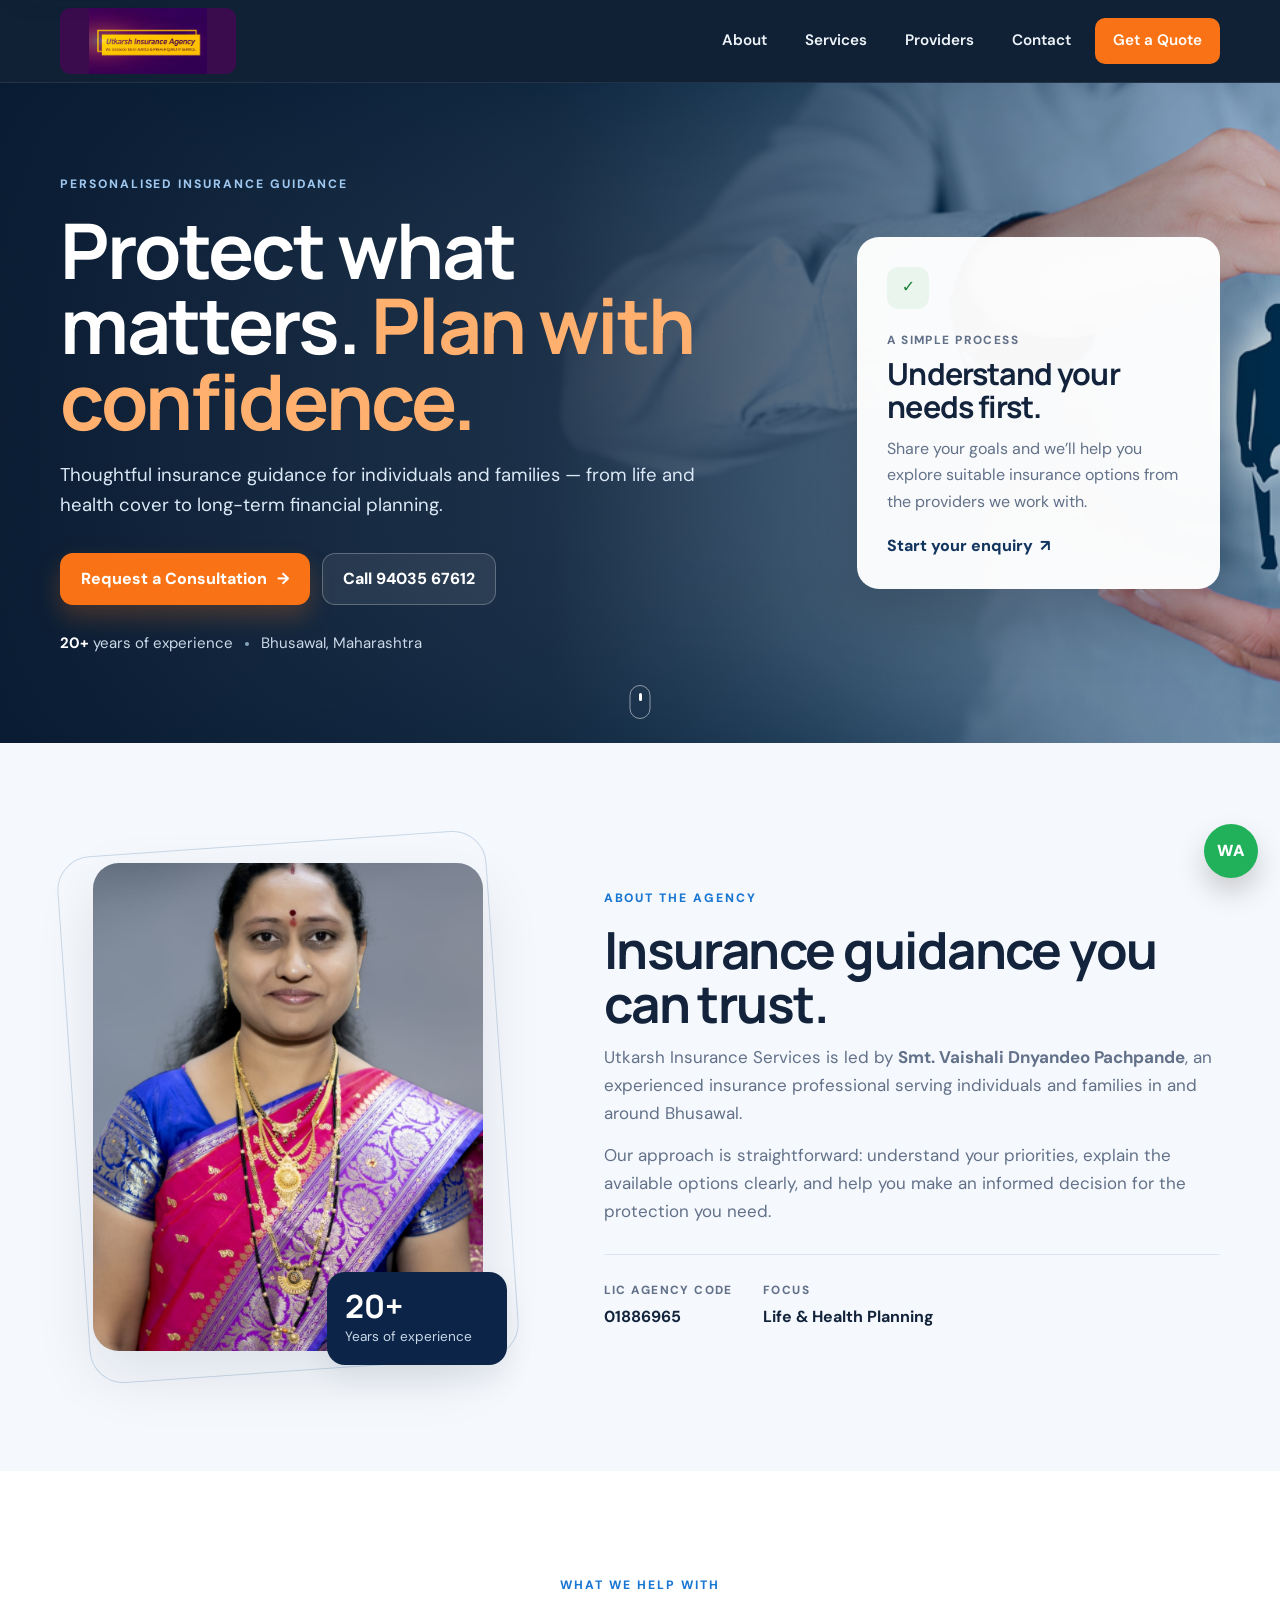
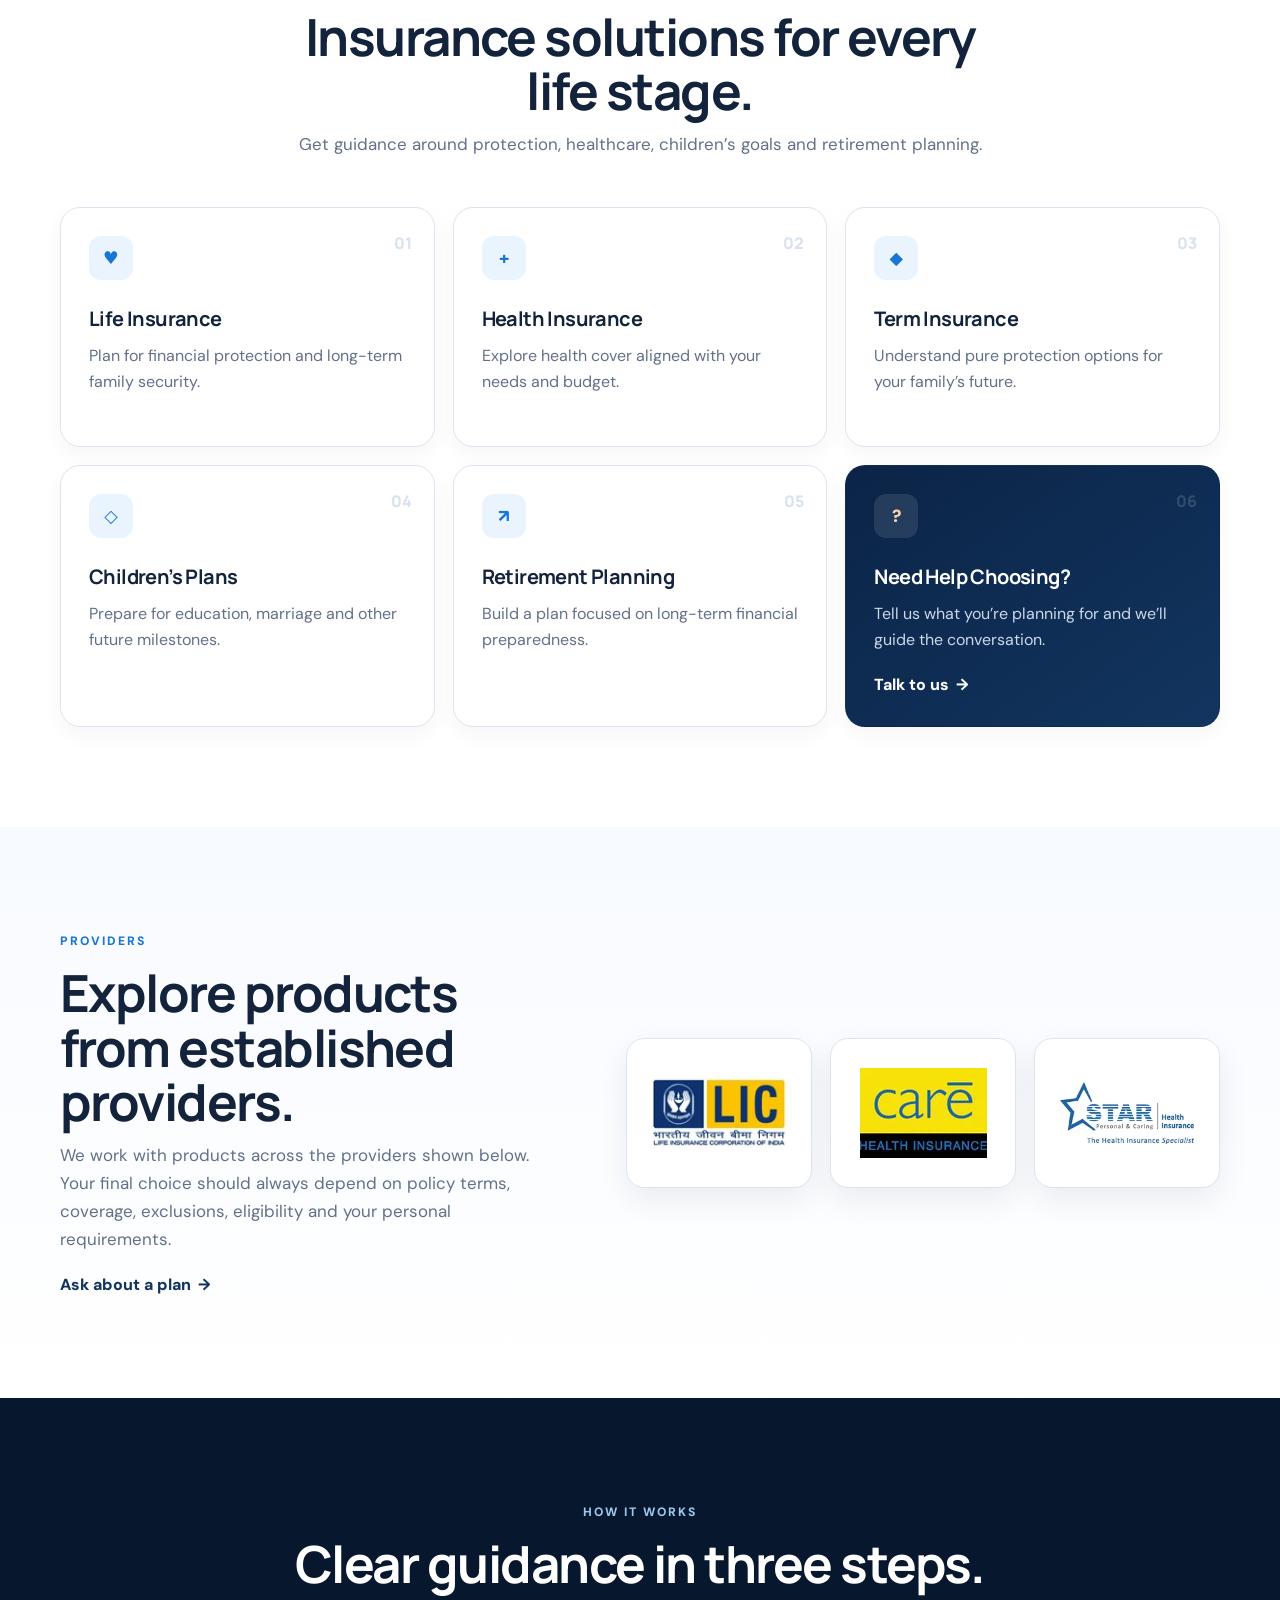
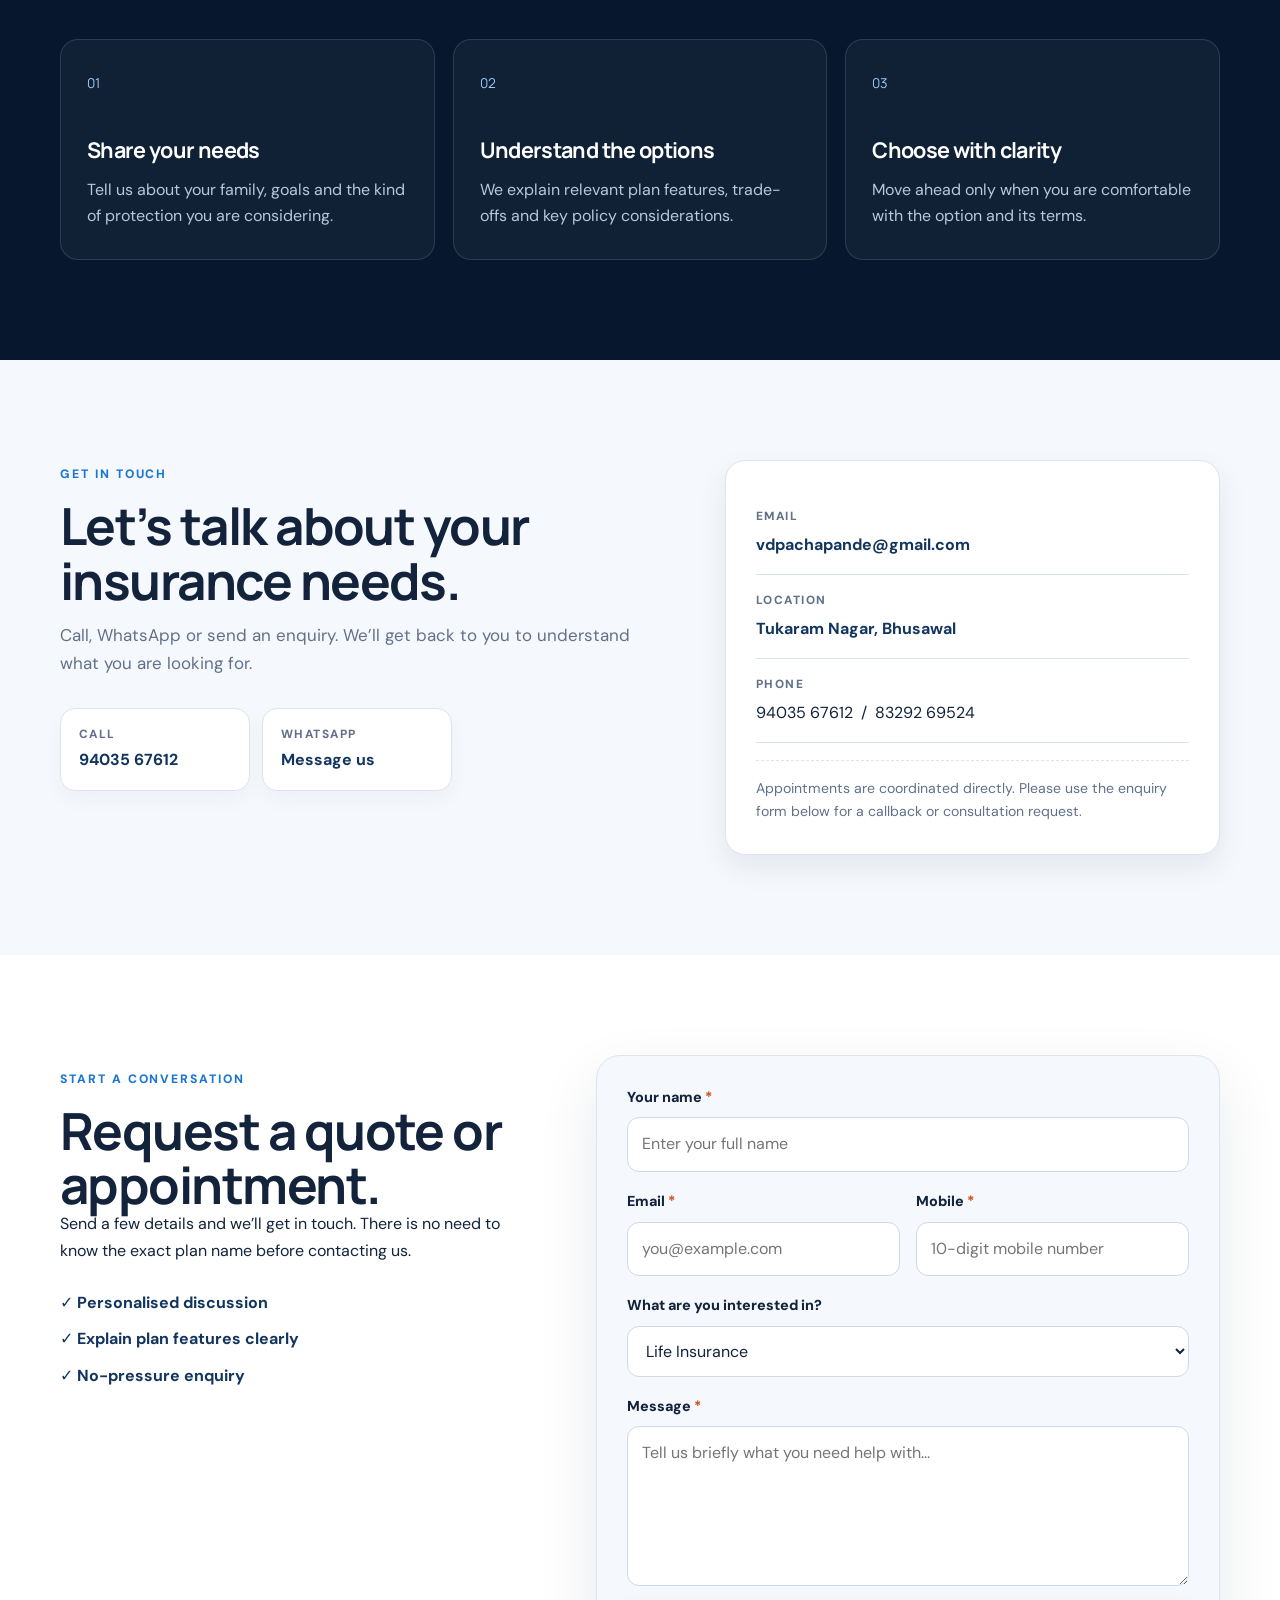
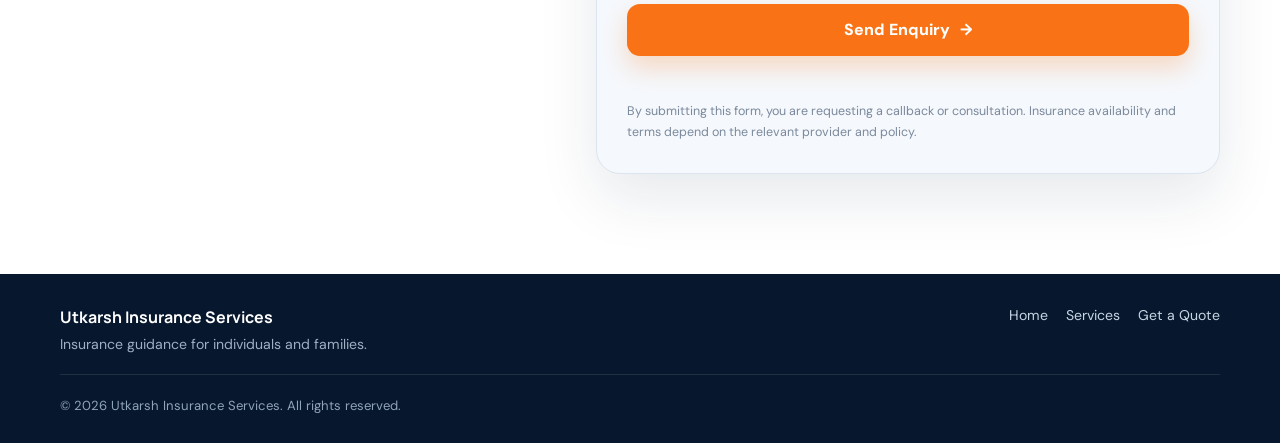
==== index.html @ 9105cd29 "Add files via upload" ====
<!doctype html>
<html lang="en">
<head>
  <meta charset="utf-8">
  <meta name="viewport" content="width=device-width, initial-scale=1">
  <meta name="description" content="Utkarsh Insurance Services — personalised guidance for life, health, term, child and retirement insurance planning in Bhusawal.">
  <meta name="theme-color" content="#0b2447">
  <meta property="og:title" content="Utkarsh Insurance Services">
  <meta property="og:description" content="Personalised insurance guidance for you and your family.">
  <meta property="og:type" content="website">
  <title>Utkarsh Insurance Services | Insurance Guidance in Bhusawal</title>
  <link rel="icon" href="favicon.png" type="image/png">
  <link rel="stylesheet" href="styles.css">
  <script defer src="script.js"></script>
</head>
<body>
  <a class="skip-link" href="#main">Skip to content</a>

  <header class="site-header" id="home">
    <div class="container header-inner">
      <a class="brand" href="#home" aria-label="Utkarsh Insurance Services home">
        <img src="Logo.jpg" alt="Utkarsh Insurance Agency logo">
      </a>

      <button class="nav-toggle" type="button" aria-expanded="false" aria-controls="site-nav" aria-label="Open menu">
        <span></span><span></span><span></span>
      </button>

      <nav class="site-nav" id="site-nav" aria-label="Primary navigation">
        <a href="#about">About</a>
        <a href="#services">Services</a>
        <a href="#providers">Providers</a>
        <a href="#contact">Contact</a>
        <a class="nav-cta" href="#quote">Get a Quote</a>
      </nav>
    </div>
  </header>

  <main id="main">
    <section class="hero">
      <div class="hero-overlay"></div>
      <div class="container hero-grid">
        <div class="hero-copy">
          <span class="eyebrow">PERSONALISED INSURANCE GUIDANCE</span>
          <h1>Protect what matters. <span>Plan with confidence.</span></h1>
          <p class="hero-lead">Thoughtful insurance guidance for individuals and families — from life and health cover to long-term financial planning.</p>
          <div class="hero-actions">
            <a class="btn btn-primary" href="#quote">Request a Consultation <span aria-hidden="true">→</span></a>
            <a class="btn btn-light" href="tel:+919403567612">Call 94035 67612</a>
          </div>
          <div class="hero-trust">
            <span><strong>20+</strong> years of experience</span>
            <span class="trust-dot" aria-hidden="true"></span>
            <span>Bhusawal, Maharashtra</span>
          </div>
        </div>

        <aside class="hero-card" aria-label="Quick contact">
          <div class="hero-card-icon">✓</div>
          <p class="hero-card-kicker">A simple process</p>
          <h2>Understand your needs first.</h2>
          <p>Share your goals and we’ll help you explore suitable insurance options from the providers we work with.</p>
          <a class="text-link" href="#quote">Start your enquiry <span aria-hidden="true">↗</span></a>
        </aside>
      </div>
      <div class="hero-scroll" aria-hidden="true"><span></span></div>
    </section>

    <section class="section section-soft" id="about">
      <div class="container about-grid">
        <div class="portrait-wrap">
          <div class="portrait-frame">
            <img src="vaishali_photo.jpg" alt="Vaishali Dnyandeo Pachpande">
          </div>
          <div class="experience-badge"><strong>20+</strong><span>Years of experience</span></div>
        </div>

        <div class="section-copy">
          <span class="section-kicker">ABOUT THE AGENCY</span>
          <h2>Insurance guidance you can trust.</h2>
          <p>Utkarsh Insurance Services is led by <strong>Smt. Vaishali Dnyandeo Pachpande</strong>, an experienced insurance professional serving individuals and families in and around Bhusawal.</p>
          <p>Our approach is straightforward: understand your priorities, explain the available options clearly, and help you make an informed decision for the protection you need.</p>

          <div class="credential-row">
            <div>
              <span class="credential-label">LIC Agency Code</span>
              <strong>01886965</strong>
            </div>
            <div>
              <span class="credential-label">Focus</span>
              <strong>Life &amp; Health Planning</strong>
            </div>
          </div>
        </div>
      </div>
    </section>

    <section class="section" id="services">
      <div class="container">
        <div class="section-heading centered">
          <span class="section-kicker">WHAT WE HELP WITH</span>
          <h2>Insurance solutions for every life stage.</h2>
          <p>Get guidance around protection, healthcare, children’s goals and retirement planning.</p>
        </div>

        <div class="service-grid">
          <article class="service-card">
            <div class="service-number">01</div>
            <div class="service-icon" aria-hidden="true">♥</div>
            <h3>Life Insurance</h3>
            <p>Plan for financial protection and long-term family security.</p>
          </article>
          <article class="service-card">
            <div class="service-number">02</div>
            <div class="service-icon" aria-hidden="true">+</div>
            <h3>Health Insurance</h3>
            <p>Explore health cover aligned with your needs and budget.</p>
          </article>
          <article class="service-card">
            <div class="service-number">03</div>
            <div class="service-icon" aria-hidden="true">◆</div>
            <h3>Term Insurance</h3>
            <p>Understand pure protection options for your family’s future.</p>
          </article>
          <article class="service-card">
            <div class="service-number">04</div>
            <div class="service-icon" aria-hidden="true">◇</div>
            <h3>Children’s Plans</h3>
            <p>Prepare for education, marriage and other future milestones.</p>
          </article>
          <article class="service-card">
            <div class="service-number">05</div>
            <div class="service-icon" aria-hidden="true">↗</div>
            <h3>Retirement Planning</h3>
            <p>Build a plan focused on long-term financial preparedness.</p>
          </article>
          <article class="service-card service-card-accent">
            <div class="service-number">06</div>
            <div class="service-icon" aria-hidden="true">?</div>
            <h3>Need Help Choosing?</h3>
            <p>Tell us what you’re planning for and we’ll guide the conversation.</p>
            <a class="text-link" href="#quote">Talk to us <span aria-hidden="true">→</span></a>
          </article>
        </div>
      </div>
    </section>

    <section class="section provider-section" id="providers">
      <div class="container">
        <div class="provider-grid">
          <div class="section-copy provider-copy">
            <span class="section-kicker">PROVIDERS</span>
            <h2>Explore products from established providers.</h2>
            <p>We work with products across the providers shown below. Your final choice should always depend on policy terms, coverage, exclusions, eligibility and your personal requirements.</p>
            <a class="text-link" href="#quote">Ask about a plan <span aria-hidden="true">→</span></a>
          </div>

          <div class="provider-logos" aria-label="Provider logos">
            <div class="provider-logo-card"><img src="provider-lic.webp" alt="LIC"></div>
            <div class="provider-logo-card"><img src="provider-care.webp" alt="Care Health Insurance"></div>
            <div class="provider-logo-card"><img src="provider-star.webp" alt="Star Health Insurance"></div>
          </div>
        </div>
      </div>
    </section>

    <section class="section process-section">
      <div class="container">
        <div class="section-heading centered">
          <span class="section-kicker">HOW IT WORKS</span>
          <h2>Clear guidance in three steps.</h2>
        </div>
        <div class="process-grid">
          <div class="process-step"><span>01</span><h3>Share your needs</h3><p>Tell us about your family, goals and the kind of protection you are considering.</p></div>
          <div class="process-step"><span>02</span><h3>Understand the options</h3><p>We explain relevant plan features, trade-offs and key policy considerations.</p></div>
          <div class="process-step"><span>03</span><h3>Choose with clarity</h3><p>Move ahead only when you are comfortable with the option and its terms.</p></div>
        </div>
      </div>
    </section>

    <section class="section contact-section" id="contact">
      <div class="container contact-grid">
        <div class="contact-intro">
          <span class="section-kicker">GET IN TOUCH</span>
          <h2>Let’s talk about your insurance needs.</h2>
          <p>Call, WhatsApp or send an enquiry. We’ll get back to you to understand what you are looking for.</p>
          <div class="contact-actions">
            <a class="contact-action" href="tel:+919403567612"><span>Call</span><strong>94035 67612</strong></a>
            <a class="contact-action" href="https://wa.me/919403567612" target="_blank" rel="noopener noreferrer"><span>WhatsApp</span><strong>Message us</strong></a>
          </div>
        </div>

        <div class="contact-card">
          <div class="contact-item"><span class="contact-label">Email</span><a href="mailto:vdpachapande@gmail.com">vdpachapande@gmail.com</a></div>
          <div class="contact-item"><span class="contact-label">Location</span><a href="https://maps.app.goo.gl/CFLdwbqMNzmdG6Vw8" target="_blank" rel="noopener noreferrer">Tukaram Nagar, Bhusawal</a></div>
          <div class="contact-item"><span class="contact-label">Phone</span><span>94035 67612&nbsp; / &nbsp;83292 69524</span></div>
          <div class="contact-note">Appointments are coordinated directly. Please use the enquiry form below for a callback or consultation request.</div>
        </div>
      </div>
    </section>

    <section class="section quote-section" id="quote">
      <div class="container quote-grid">
        <div class="quote-copy">
          <span class="section-kicker">START A CONVERSATION</span>
          <h2>Request a quote or appointment.</h2>
          <p>Send a few details and we’ll get in touch. There is no need to know the exact plan name before contacting us.</p>
          <div class="quote-points">
            <span>✓ Personalised discussion</span>
            <span>✓ Explain plan features clearly</span>
            <span>✓ No-pressure enquiry</span>
          </div>
        </div>

        <form class="quote-form" id="quoteForm" name="insurance-enquiry" method="POST" action="/thank-you.html" data-netlify="true" netlify-honeypot="bot-field">
          <input type="hidden" name="form-name" value="insurance-enquiry">
          <p class="hidden-field"><label>Don’t fill this out: <input name="bot-field" type="text" tabindex="-1" autocomplete="off"></label></p>

          <div class="form-row">
            <label for="name">Your name<span>*</span></label>
            <input id="name" name="name" type="text" placeholder="Enter your full name" autocomplete="name" required>
          </div>
          <div class="form-row form-two-col">
            <div>
              <label for="email">Email<span>*</span></label>
              <input id="email" name="email" type="email" placeholder="you@example.com" autocomplete="email" required>
            </div>
            <div>
              <label for="mobile">Mobile<span>*</span></label>
              <input id="mobile" name="mobile" type="tel" inputmode="numeric" pattern="[0-9+() -]{10,}" placeholder="10-digit mobile number" autocomplete="tel" required>
            </div>
          </div>
          <div class="form-row">
            <label for="service">What are you interested in?</label>
            <select id="service" name="service">
              <option value="Life Insurance">Life Insurance</option>
              <option value="Health Insurance">Health Insurance</option>
              <option value="Term Insurance">Term Insurance</option>
              <option value="Children’s Plan">Children’s Plan</option>
              <option value="Retirement Plan">Retirement Plan</option>
              <option value="General Consultation">General Consultation</option>
            </select>
          </div>
          <div class="form-row">
            <label for="message">Message<span>*</span></label>
            <textarea id="message" name="message" rows="5" placeholder="Tell us briefly what you need help with..." required></textarea>
          </div>
          <button class="btn btn-primary btn-submit" type="submit">Send Enquiry <span aria-hidden="true">→</span></button>
          <p class="form-status" id="form-status" aria-live="polite"></p>
          <p class="form-disclaimer">By submitting this form, you are requesting a callback or consultation. Insurance availability and terms depend on the relevant provider and policy.</p>
        </form>
      </div>
    </section>
  </main>

  <footer class="site-footer">
    <div class="container footer-inner">
      <div>
        <strong>Utkarsh Insurance Services</strong>
        <span>Insurance guidance for individuals and families.</span>
      </div>
      <div class="footer-links">
        <a href="#home">Home</a>
        <a href="#services">Services</a>
        <a href="#quote">Get a Quote</a>
      </div>
      <div class="footer-bottom">© <span id="year"></span> Utkarsh Insurance Services. All rights reserved.</div>
    </div>
  </footer>

  <a class="floating-whatsapp" href="https://wa.me/919403567612" target="_blank" rel="noopener noreferrer" aria-label="Chat on WhatsApp">WA</a>
</body>
</html>
---- styles.css ----
@import url('https://fonts.googleapis.com/css2?family=DM+Sans:wght@400;500;600;700&family=Manrope:wght@600;700;800&display=swap');

:root {
  --navy-950: #07182e;
  --navy-900: #0b2447;
  --navy-800: #12355f;
  --blue: #1976d2;
  --blue-soft: #eaf4ff;
  --orange: #f97316;
  --orange-dark: #d85d08;
  --ink: #12233b;
  --muted: #627189;
  --line: #dce5ef;
  --surface: #ffffff;
  --soft: #f5f8fc;
  --shadow: 0 24px 60px rgba(13, 37, 66, .10);
  --shadow-sm: 0 12px 30px rgba(13, 37, 66, .08);
  --radius: 22px;
  --container: 1160px;
}

* { box-sizing: border-box; margin: 0; padding: 0; }
html { scroll-behavior: smooth; scroll-padding-top: 84px; }
body {
  font-family: 'DM Sans', system-ui, -apple-system, BlinkMacSystemFont, 'Segoe UI', sans-serif;
  color: var(--ink);
  background: var(--surface);
  line-height: 1.65;
  -webkit-font-smoothing: antialiased;
}
img { display: block; max-width: 100%; }
a { color: inherit; }
button, input, select, textarea { font: inherit; }
button { cursor: pointer; }
.container { width: min(var(--container), calc(100% - 40px)); margin-inline: auto; }
.hidden-field { position: absolute; left: -9999px; opacity: 0; height: 0; overflow: hidden; }
.skip-link { position: fixed; left: 16px; top: -60px; z-index: 1000; background: white; padding: 10px 14px; border-radius: 8px; box-shadow: var(--shadow-sm); }
.skip-link:focus { top: 16px; }

h1, h2, h3, .brand { font-family: 'Manrope', system-ui, sans-serif; }
h1, h2, h3 { letter-spacing: -.03em; }

/* Header */
.site-header {
  position: sticky;
  top: 0;
  z-index: 100;
  background: rgba(7, 24, 46, .96);
  backdrop-filter: blur(14px);
  border-bottom: 1px solid rgba(255,255,255,.08);
}
.header-inner { min-height: 82px; display: flex; align-items: center; justify-content: space-between; gap: 28px; }
.brand { width: 176px; flex: 0 0 auto; }
.brand img { width: 100%; height: 66px; object-fit: contain; object-position: center; border-radius: 10px; background: #3a0b4d; }
.site-nav { display: flex; align-items: center; justify-content: flex-end; gap: 10px; }
.site-nav a { color: #eff5fb; text-decoration: none; padding: 10px 14px; border-radius: 10px; font-weight: 600; font-size: .95rem; transition: .22s ease; }
.site-nav a:hover, .site-nav a:focus-visible { background: rgba(255,255,255,.08); }
.site-nav .nav-cta { background: var(--orange); color: white; padding-inline: 18px; }
.site-nav .nav-cta:hover, .site-nav .nav-cta:focus-visible { background: var(--orange-dark); }
.nav-toggle { display: none; border: 0; background: transparent; padding: 10px; }
.nav-toggle span { display: block; width: 25px; height: 2px; background: white; margin: 5px 0; border-radius: 2px; }

/* Hero */
.hero {
  position: relative;
  min-height: 660px;
  display: grid;
  align-items: center;
  overflow: hidden;
  color: white;
  background: url('background_image.jpg') center / cover no-repeat;
}
.hero-overlay { position: absolute; inset: 0; background: linear-gradient(90deg, rgba(7,24,46,.96) 0%, rgba(7,24,46,.82) 43%, rgba(7,24,46,.20) 100%); }
.hero-grid { position: relative; display: grid; grid-template-columns: minmax(0, 1.4fr) minmax(300px, .7fr); gap: 72px; align-items: center; padding-block: 76px; }
.eyebrow, .section-kicker { display: inline-flex; font-size: .76rem; font-weight: 800; letter-spacing: .16em; color: #9ec7f0; }
.eyebrow { margin-bottom: 18px; }
.hero h1 { max-width: 760px; font-size: clamp(3rem, 6vw, 5.2rem); line-height: .98; }
.hero h1 span { color: #ffb06f; }
.hero-lead { max-width: 670px; margin-top: 22px; font-size: 1.16rem; color: #dbe9f7; }
.hero-actions { display: flex; flex-wrap: wrap; gap: 12px; margin-top: 32px; }
.btn { display: inline-flex; align-items: center; justify-content: center; gap: 10px; min-height: 52px; padding: 0 20px; border-radius: 13px; text-decoration: none; font-weight: 800; border: 1px solid transparent; transition: transform .2s ease, background .2s ease, box-shadow .2s ease; }
.btn:hover { transform: translateY(-2px); }
.btn-primary { background: var(--orange); color: white; box-shadow: 0 12px 24px rgba(249,115,22,.24); }
.btn-primary:hover { background: var(--orange-dark); }
.btn-light { background: rgba(255,255,255,.08); border-color: rgba(255,255,255,.25); color: white; }
.btn-light:hover { background: rgba(255,255,255,.13); }
.hero-trust { display: flex; flex-wrap: wrap; align-items: center; gap: 12px; margin-top: 26px; color: #cbd9e8; font-size: .94rem; }
.hero-trust strong { color: white; }
.trust-dot { width: 4px; height: 4px; border-radius: 50%; background: #89a4be; }
.hero-card { background: rgba(255,255,255,.97); color: var(--ink); border-radius: var(--radius); padding: 30px; box-shadow: 0 26px 70px rgba(0,0,0,.20); }
.hero-card-icon { width: 42px; height: 42px; display: grid; place-items: center; border-radius: 12px; background: #e9f5ed; color: #1a7f37; font-weight: 900; }
.hero-card-kicker { margin-top: 22px; color: var(--muted); text-transform: uppercase; letter-spacing: .12em; font-size: .74rem; font-weight: 800; }
.hero-card h2 { font-size: 1.9rem; line-height: 1.1; margin-top: 7px; }
.hero-card > p:not(.hero-card-kicker) { color: var(--muted); margin-top: 12px; }
.text-link { display: inline-flex; align-items: center; gap: 7px; margin-top: 18px; color: var(--navy-800); text-decoration: none; font-weight: 800; }
.text-link:hover { text-decoration: underline; text-underline-offset: 4px; }
.hero-scroll { position: absolute; bottom: 24px; left: 50%; transform: translateX(-50%); width: 21px; height: 34px; border: 1px solid rgba(255,255,255,.5); border-radius: 20px; }
.hero-scroll span { position: absolute; top: 7px; left: 50%; width: 3px; height: 8px; background: white; border-radius: 8px; transform: translateX(-50%); animation: scrollDot 1.8s infinite; }
@keyframes scrollDot { 0%,100% { opacity: 1; transform: translate(-50%,0); } 50% { opacity: .2; transform: translate(-50%,9px); } }

/* General sections */
.section { padding: 100px 0; }
.section-soft { background: var(--soft); }
.section-heading { max-width: 720px; margin-bottom: 48px; }
.section-heading.centered { margin-inline: auto; text-align: center; }
.section-kicker { color: var(--blue); margin-bottom: 14px; }
.section h2 { font-size: clamp(2.1rem, 4vw, 3.3rem); line-height: 1.06; }
.section-heading p, .section-copy p { color: var(--muted); font-size: 1.06rem; margin-top: 14px; }

/* About */
.about-grid { display: grid; grid-template-columns: minmax(300px, .85fr) minmax(0, 1.15fr); gap: 88px; align-items: center; }
.portrait-wrap { position: relative; max-width: 430px; margin-inline: auto; padding: 20px; }
.portrait-wrap::before { content: ''; position: absolute; inset: 0; border: 1px solid #c9d8e8; border-radius: 34px; transform: rotate(-4deg); }
.portrait-frame { position: relative; border-radius: 26px; overflow: hidden; box-shadow: var(--shadow); background: #dce6f0; }
.portrait-frame img { width: 100%; aspect-ratio: 4/5; object-fit: cover; }
.experience-badge { position: absolute; right: -4px; bottom: 6px; display: grid; gap: 0; min-width: 180px; padding: 18px 18px 16px; background: var(--navy-900); color: white; border-radius: 18px; box-shadow: var(--shadow-sm); }
.experience-badge strong { font-family: 'Manrope', sans-serif; font-size: 2rem; line-height: 1; }
.experience-badge span { margin-top: 4px; color: #c9d8e8; font-size: .85rem; }
.credential-row { display: flex; flex-wrap: wrap; gap: 30px; margin-top: 28px; padding-top: 26px; border-top: 1px solid var(--line); }
.credential-row > div { display: grid; gap: 3px; }
.credential-label { font-size: .74rem; text-transform: uppercase; letter-spacing: .12em; color: var(--muted); font-weight: 800; }

/* Services */
.service-grid { display: grid; grid-template-columns: repeat(3, 1fr); gap: 18px; }
.service-card { position: relative; min-height: 240px; padding: 28px; border: 1px solid var(--line); border-radius: 20px; background: white; box-shadow: 0 8px 22px rgba(13,37,66,.04); transition: transform .22s ease, box-shadow .22s ease, border-color .22s ease; }
.service-card:hover { transform: translateY(-5px); box-shadow: var(--shadow-sm); border-color: #bfd1e4; }
.service-number { position: absolute; right: 22px; top: 22px; font-weight: 900; color: #d8e3ee; font-family: 'Manrope', sans-serif; }
.service-icon { width: 44px; height: 44px; display: grid; place-items: center; border-radius: 12px; background: var(--blue-soft); color: var(--blue); font-weight: 900; font-size: 1.1rem; }
.service-card h3 { margin-top: 22px; font-size: 1.25rem; }
.service-card p { margin-top: 8px; color: var(--muted); }
.service-card-accent { background: linear-gradient(145deg, #0b2447, #12355f); color: white; border-color: transparent; }
.service-card-accent .service-number { color: rgba(255,255,255,.15); }
.service-card-accent .service-icon { background: rgba(255,255,255,.10); color: #ffd2ad; }
.service-card-accent p { color: #cbd9e8; }
.service-card-accent .text-link { color: white; }

/* Providers */
.provider-section { background: linear-gradient(180deg, #f7faff 0%, #fff 100%); }
.provider-grid { display: grid; grid-template-columns: .9fr 1.1fr; gap: 80px; align-items: center; }
.provider-logos { display: grid; grid-template-columns: repeat(3, 1fr); gap: 18px; }
.provider-logo-card { min-height: 150px; display: grid; place-items: center; padding: 18px; background: white; border: 1px solid var(--line); border-radius: 18px; box-shadow: var(--shadow-sm); }
.provider-logo-card img { max-width: 90%; max-height: 92px; object-fit: contain; }
.provider-copy p { max-width: 600px; }

/* Process */
.process-section { background: var(--navy-950); color: white; }
.process-section .section-kicker { color: #9ec7f0; }
.process-grid { display: grid; grid-template-columns: repeat(3, 1fr); gap: 18px; }
.process-step { padding: 30px 26px; border: 1px solid rgba(255,255,255,.12); border-radius: 18px; background: rgba(255,255,255,.04); }
.process-step > span { font-family: 'Manrope', sans-serif; font-size: .85rem; color: #9ec7f0; }
.process-step h3 { margin-top: 36px; font-size: 1.35rem; }
.process-step p { margin-top: 9px; color: #b8c8da; }

/* Contact */
.contact-section { background: var(--soft); }
.contact-grid { display: grid; grid-template-columns: 1.1fr .9fr; gap: 60px; align-items: start; }
.contact-intro p { max-width: 640px; color: var(--muted); font-size: 1.06rem; margin-top: 15px; }
.contact-actions { display: flex; flex-wrap: wrap; gap: 12px; margin-top: 30px; }
.contact-action { display: grid; gap: 3px; padding: 16px 18px; min-width: 190px; border-radius: 15px; background: white; border: 1px solid var(--line); text-decoration: none; box-shadow: 0 8px 20px rgba(13,37,66,.04); }
.contact-action span { font-size: .74rem; text-transform: uppercase; letter-spacing: .12em; color: var(--muted); font-weight: 800; }
.contact-action strong { color: var(--navy-800); }
.contact-card { background: white; border: 1px solid var(--line); border-radius: 20px; padding: 30px; box-shadow: var(--shadow-sm); }
.contact-item { display: grid; gap: 5px; padding: 16px 0; border-bottom: 1px solid var(--line); }
.contact-item:last-of-type { border-bottom: 0; }
.contact-label { font-size: .74rem; text-transform: uppercase; letter-spacing: .12em; color: var(--muted); font-weight: 800; }
.contact-item a { color: var(--navy-800); font-weight: 700; text-decoration: none; }
.contact-item a:hover { text-decoration: underline; }
.contact-note { margin-top: 17px; padding-top: 16px; border-top: 1px dashed var(--line); color: var(--muted); font-size: .88rem; }

/* Quote */
.quote-section { background: white; }
.quote-grid { display: grid; grid-template-columns: .85fr 1.15fr; gap: 75px; align-items: start; }
.quote-copy { padding-top: 10px; }
.quote-points { display: grid; gap: 10px; margin-top: 26px; color: var(--navy-800); font-weight: 700; }
.quote-form { padding: 30px; border-radius: 24px; background: var(--soft); border: 1px solid var(--line); box-shadow: var(--shadow); }
.form-row { display: grid; gap: 8px; margin-bottom: 18px; }
.form-row.form-two-col { grid-template-columns: 1fr 1fr; gap: 16px; }
.form-row.form-two-col > div { display: grid; gap: 8px; }
.form-row label { font-weight: 800; font-size: .9rem; }
.form-row label span { color: #cf4d14; margin-left: 3px; }
.form-row input, .form-row select, .form-row textarea { width: 100%; border: 1px solid #cfd9e4; border-radius: 12px; background: white; padding: 13px 14px; color: var(--ink); outline: none; transition: border-color .2s, box-shadow .2s; }
.form-row textarea { resize: vertical; min-height: 132px; }
.form-row input:focus, .form-row select:focus, .form-row textarea:focus { border-color: var(--blue); box-shadow: 0 0 0 4px rgba(25,118,210,.12); }
.btn-submit { border: 0; width: 100%; }
.form-status { min-height: 25px; margin-top: 12px; font-size: .92rem; font-weight: 700; }
.form-status.success { color: #137333; }
.form-status.error { color: #b3261e; }
.form-status.loading { color: var(--navy-800); }
.form-disclaimer { margin-top: 8px; color: #7a899c; font-size: .78rem; }

/* Footer */
.site-footer { background: var(--navy-950); color: #dbe6f1; padding: 30px 0 26px; }
.footer-inner { display: grid; grid-template-columns: 1fr auto; gap: 18px; align-items: start; }
.footer-inner > div:first-child { display: grid; gap: 3px; }
.footer-inner > div:first-child strong { color: white; font-family: 'Manrope', sans-serif; }
.footer-inner > div:first-child span { font-size: .88rem; color: #9fb0c4; }
.footer-links { display: flex; gap: 18px; }
.footer-links a { color: #c7d5e4; text-decoration: none; font-size: .88rem; }
.footer-links a:hover { color: white; }
.footer-bottom { grid-column: 1 / -1; padding-top: 20px; border-top: 1px solid rgba(255,255,255,.10); color: #8fa3ba; font-size: .82rem; }
.floating-whatsapp { position: fixed; z-index: 90; right: 22px; bottom: 22px; width: 54px; height: 54px; display: grid; place-items: center; border-radius: 50%; background: #20b15a; color: white; text-decoration: none; font-weight: 900; box-shadow: 0 14px 28px rgba(0,0,0,.18); }
.floating-whatsapp:hover { transform: translateY(-2px); }

@media (max-width: 980px) {
  .hero { min-height: 720px; }
  .hero-grid, .provider-grid, .contact-grid, .quote-grid { grid-template-columns: 1fr; gap: 44px; }
  .hero-card { max-width: 520px; }
  .about-grid { gap: 55px; }
  .service-grid { grid-template-columns: repeat(2, 1fr); }
  .provider-logos { max-width: 680px; }
  .quote-grid { gap: 44px; }
}

@media (max-width: 760px) {
  .container { width: min(var(--container), calc(100% - 28px)); }
  .header-inner { min-height: 74px; }
  .brand { width: 150px; }
  .brand img { height: 58px; }
  .nav-toggle { display: block; }
  .site-nav { position: absolute; left: 14px; right: 14px; top: calc(100% + 8px); padding: 12px; display: grid; gap: 4px; background: var(--navy-900); border: 1px solid rgba(255,255,255,.10); border-radius: 16px; box-shadow: 0 18px 40px rgba(0,0,0,.20); opacity: 0; pointer-events: none; transform: translateY(-6px); transition: .2s ease; }
  .site-nav.open { opacity: 1; pointer-events: auto; transform: translateY(0); }
  .site-nav a { padding: 12px 13px; }
  .hero { min-height: auto; }
  .hero-overlay { background: linear-gradient(180deg, rgba(7,24,46,.96) 0%, rgba(7,24,46,.82) 64%, rgba(7,24,46,.76) 100%); }
  .hero-grid { padding: 62px 0 72px; gap: 32px; }
  .hero h1 { font-size: clamp(2.7rem, 12vw, 4.2rem); }
  .hero-lead { font-size: 1.02rem; }
  .hero-card { padding: 24px; }
  .hero-scroll { display: none; }
  .section { padding: 76px 0; }
  .service-grid, .process-grid { grid-template-columns: 1fr; }
  .provider-logos { grid-template-columns: 1fr; max-width: 420px; }
  .provider-logo-card { min-height: 125px; }
  .form-row.form-two-col { grid-template-columns: 1fr; gap: 18px; }
  .footer-inner { grid-template-columns: 1fr; }
  .footer-links { flex-wrap: wrap; }
}

@media (max-width: 520px) {
  .hero-actions { flex-direction: column; align-items: stretch; }
  .btn { width: 100%; }
  .experience-badge { right: -2px; min-width: 162px; }
  .credential-row { display: grid; grid-template-columns: 1fr; gap: 18px; }
  .contact-actions { display: grid; }
  .contact-action { width: 100%; }
  .quote-form { padding: 22px 18px; }
  .floating-whatsapp { right: 15px; bottom: 15px; width: 50px; height: 50px; }
}

@media (prefers-reduced-motion: reduce) {
  html { scroll-behavior: auto; }
  *, *::before, *::after { animation-duration: .01ms !important; animation-iteration-count: 1 !important; transition-duration: .01ms !important; }
}
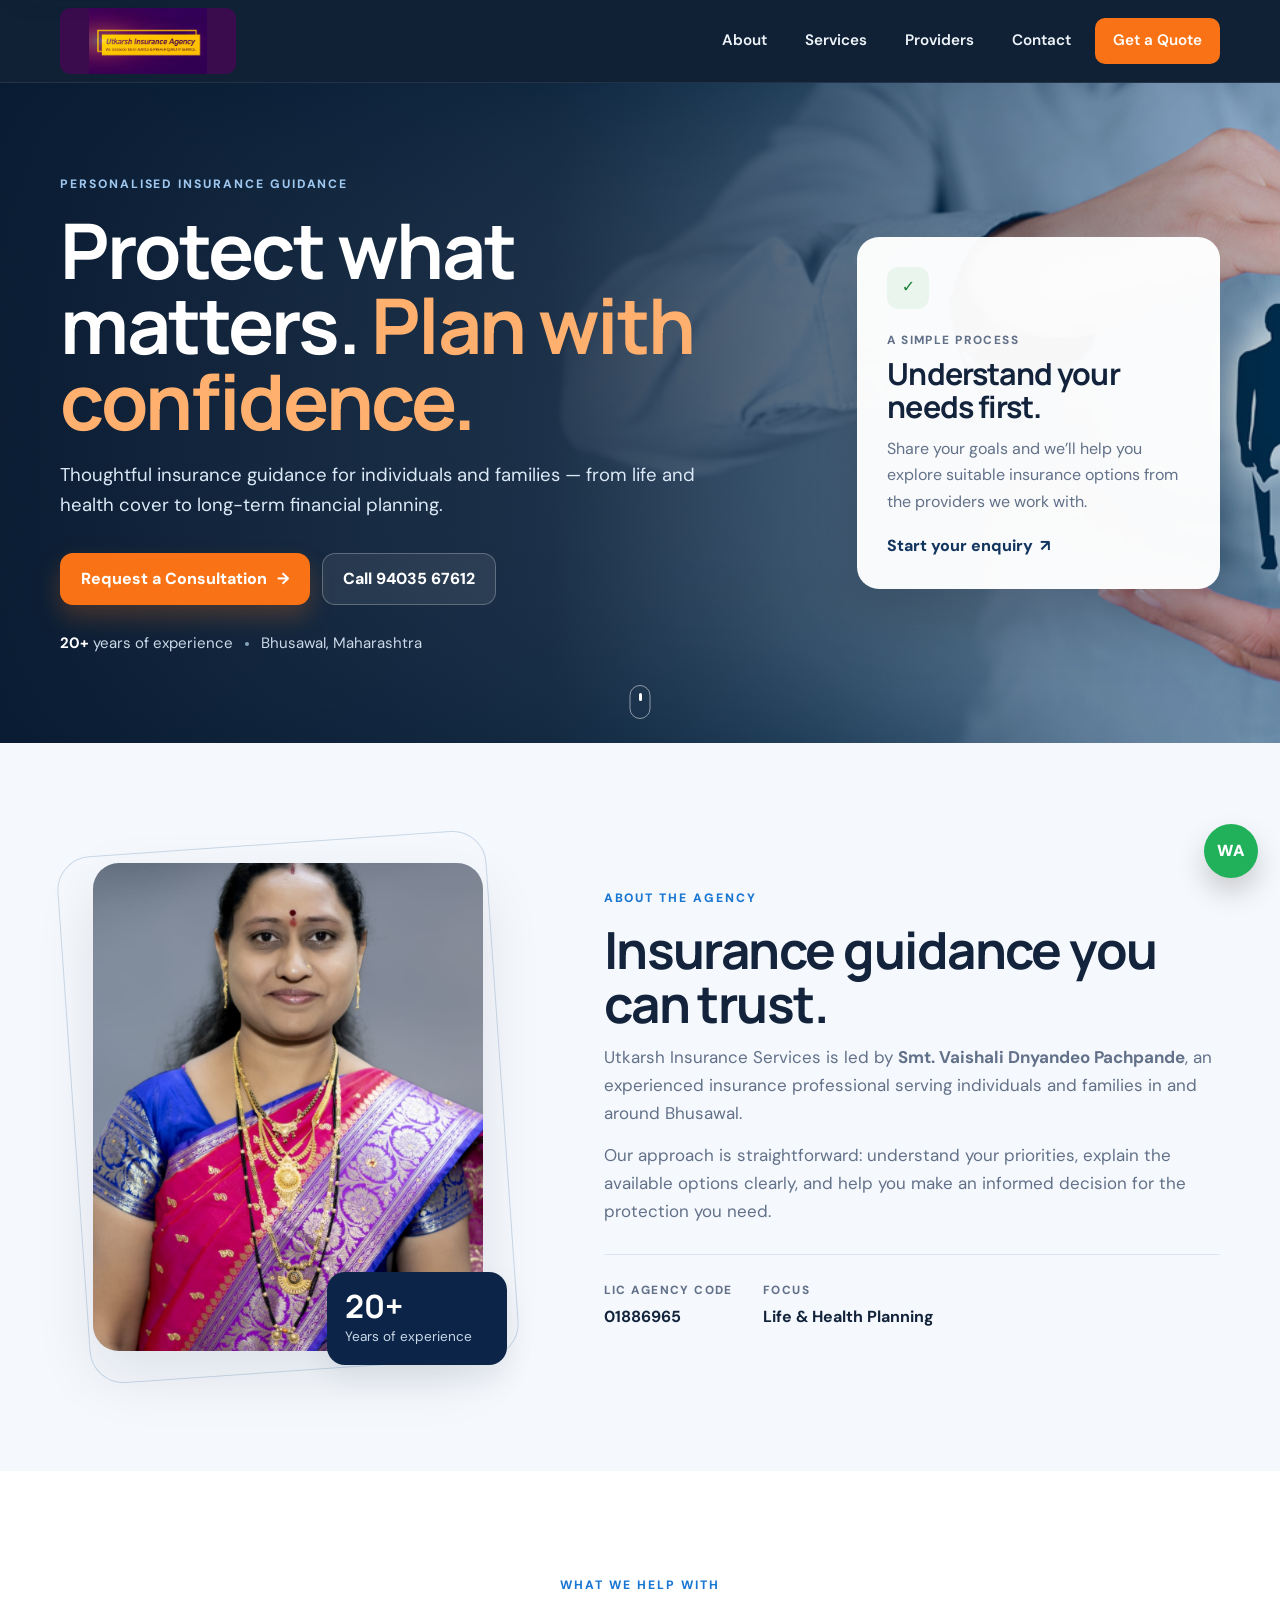
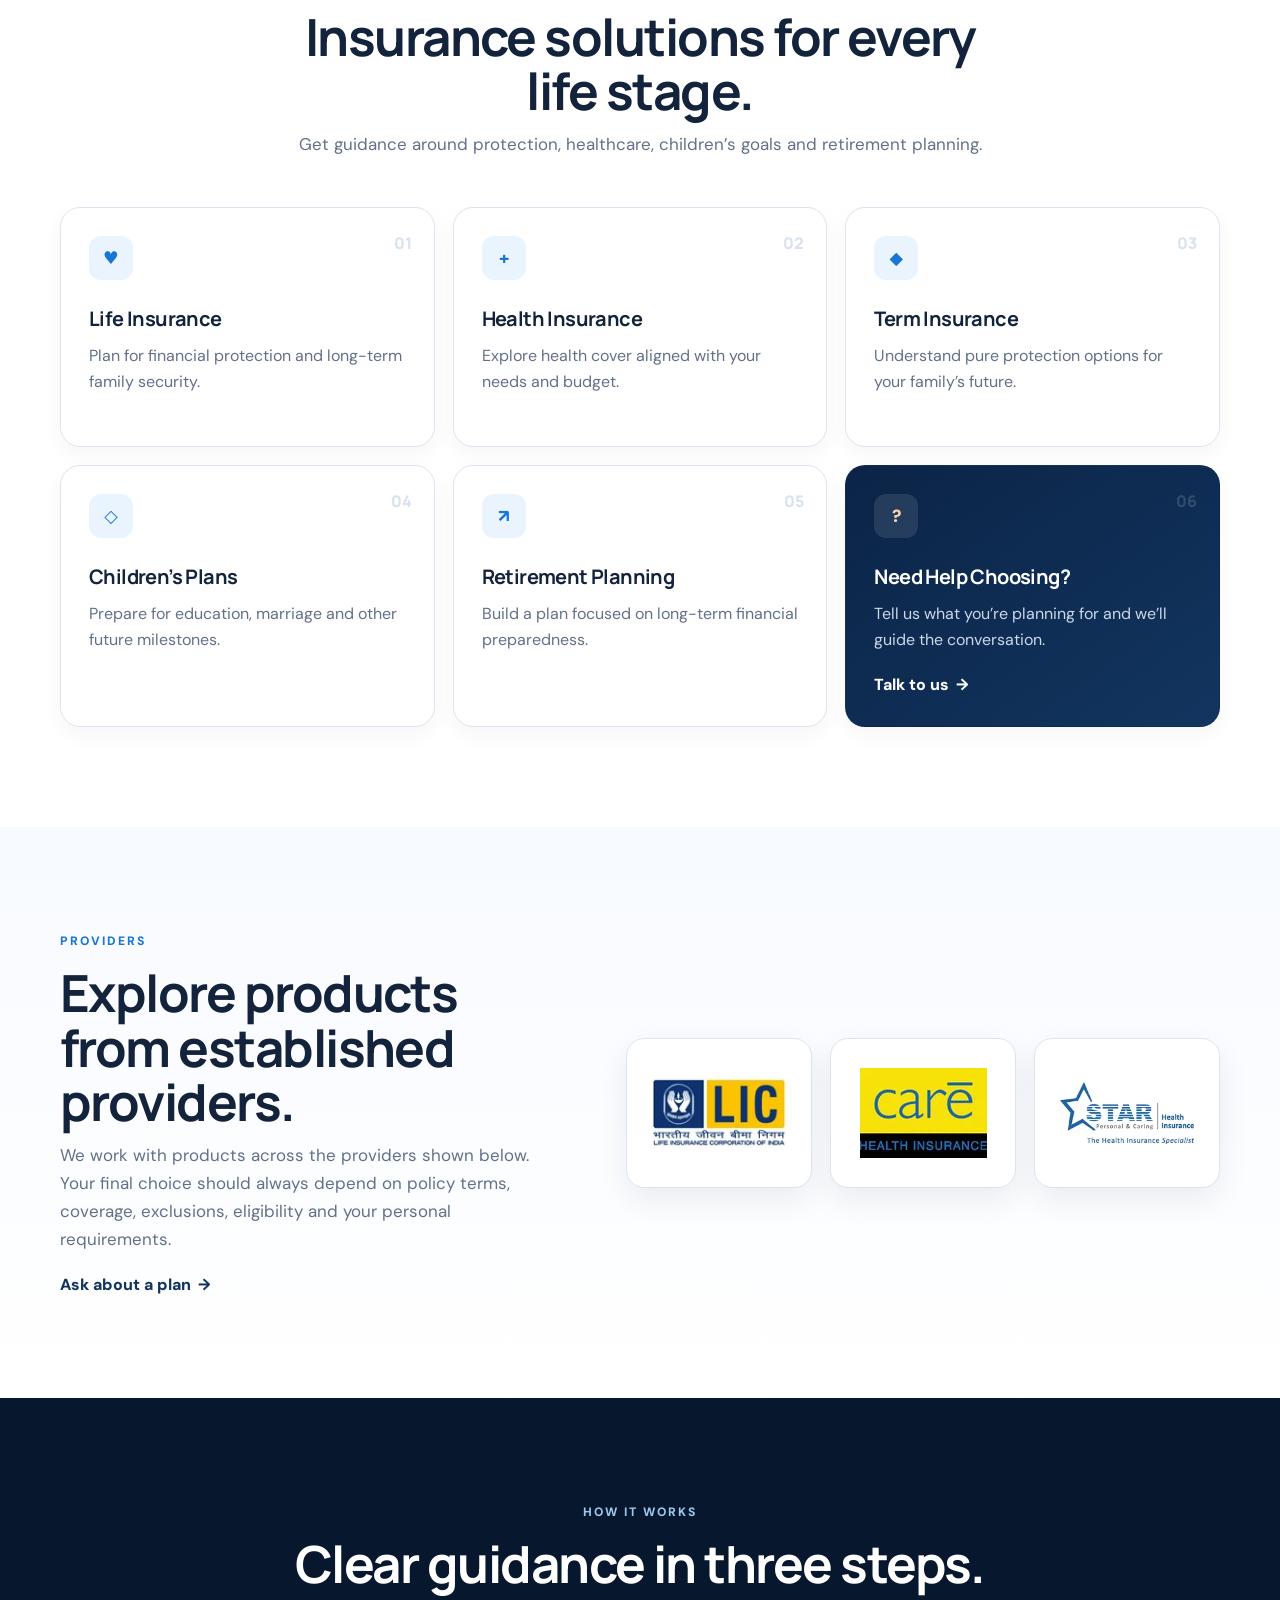
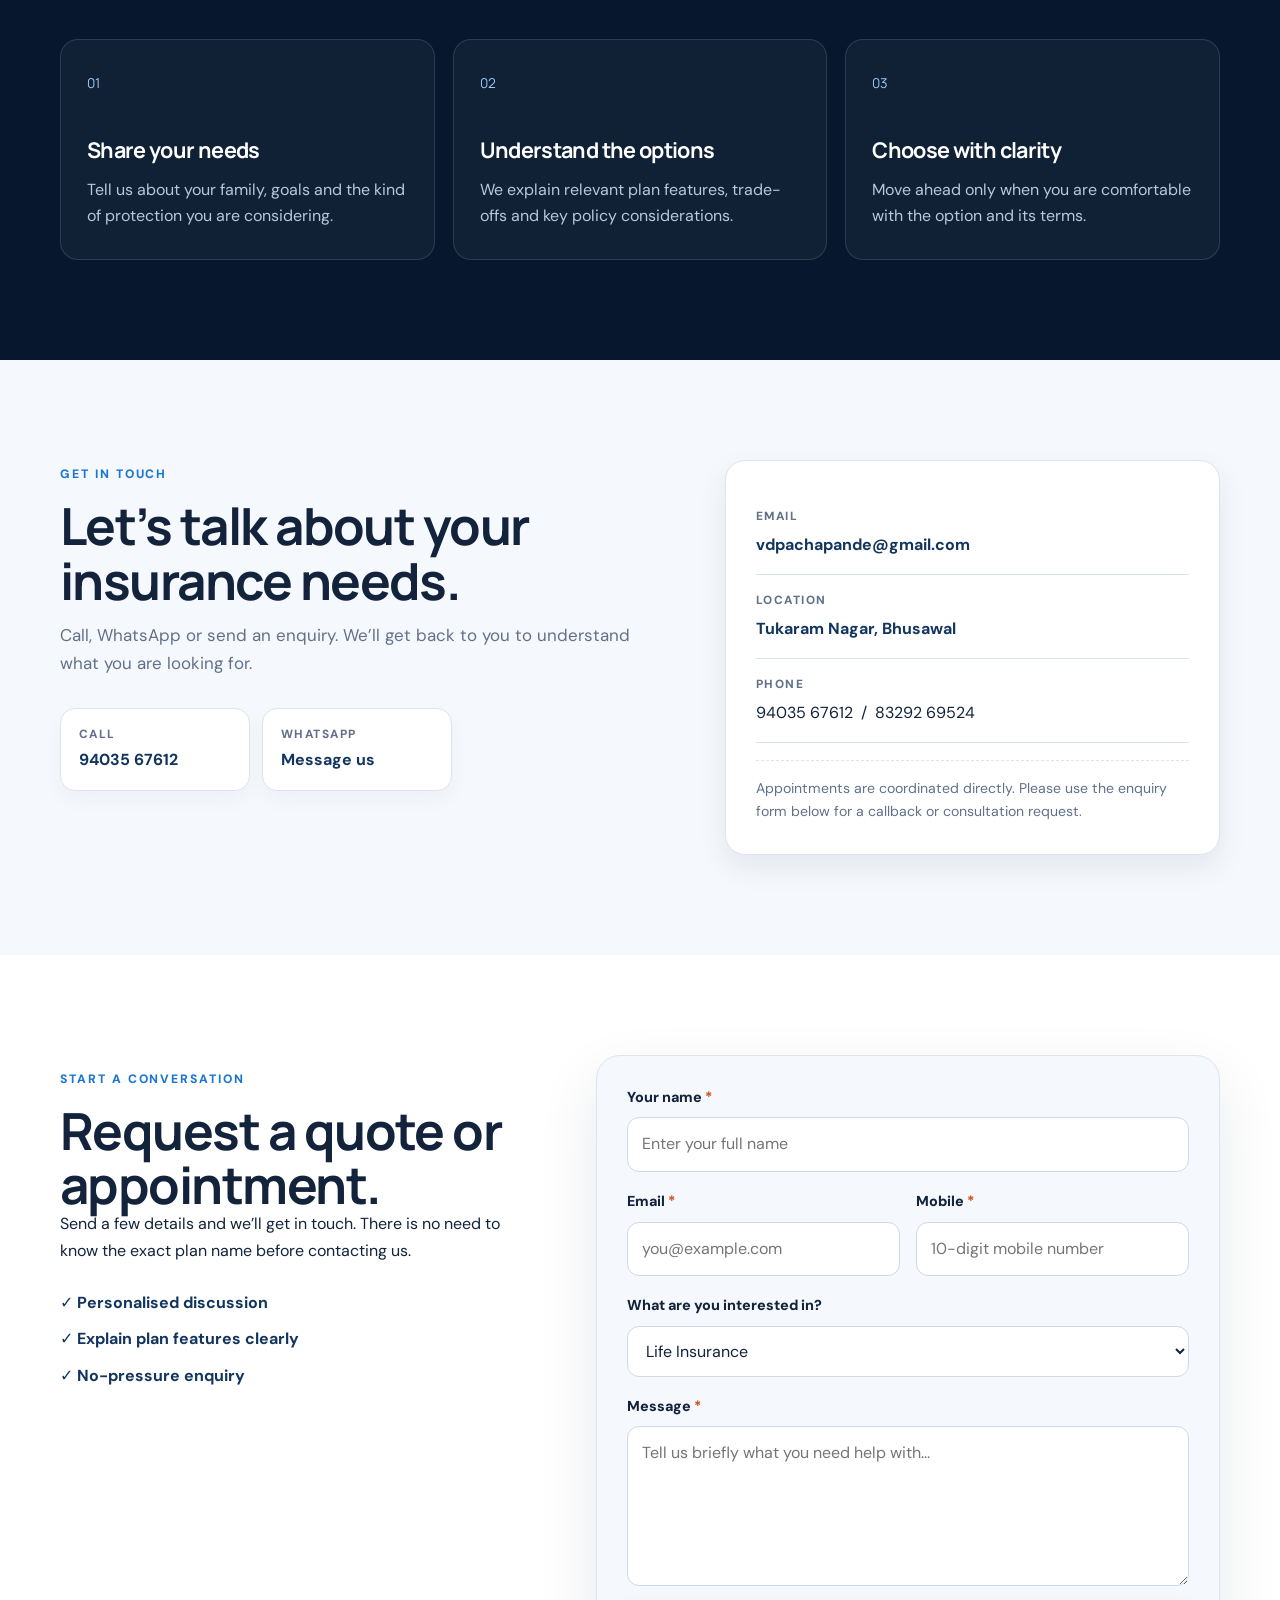
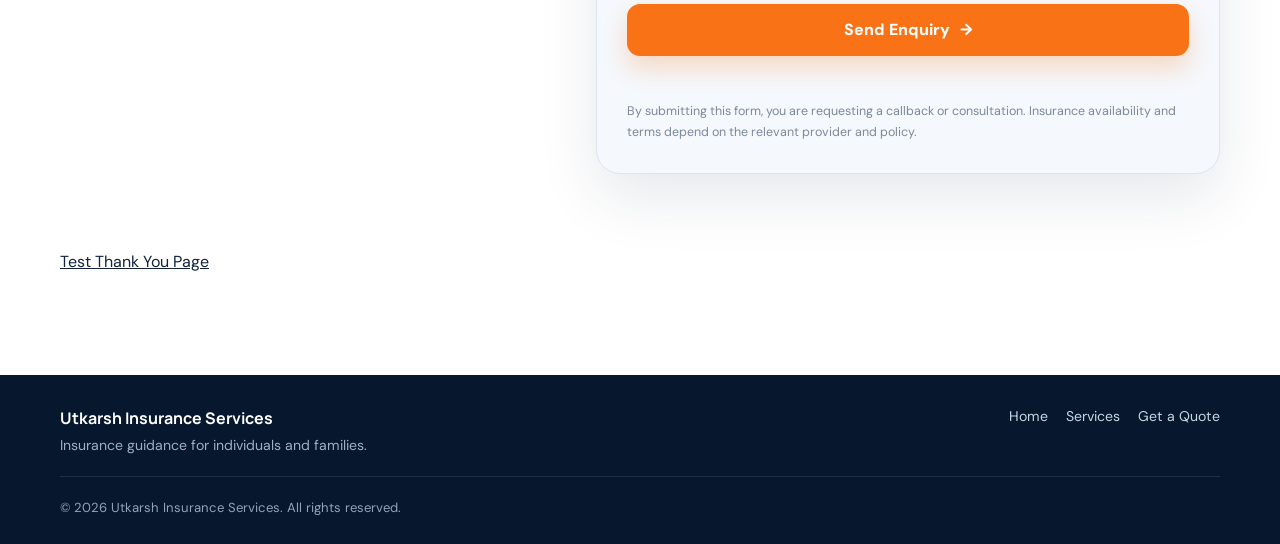
==== commit 265232b7: "Add link to Test Thank You Page in index.html" ====
--- a/index.html
+++ b/index.html
@@ -249,6 +249,9 @@
           <p class="form-status" id="form-status" aria-live="polite"></p>
           <p class="form-disclaimer">By submitting this form, you are requesting a callback or consultation. Insurance availability and terms depend on the relevant provider and policy.</p>
         </form>
+
+        <a href="/thank-you.html">Test Thank You Page</a>
+        
       </div>
     </section>
   </main>
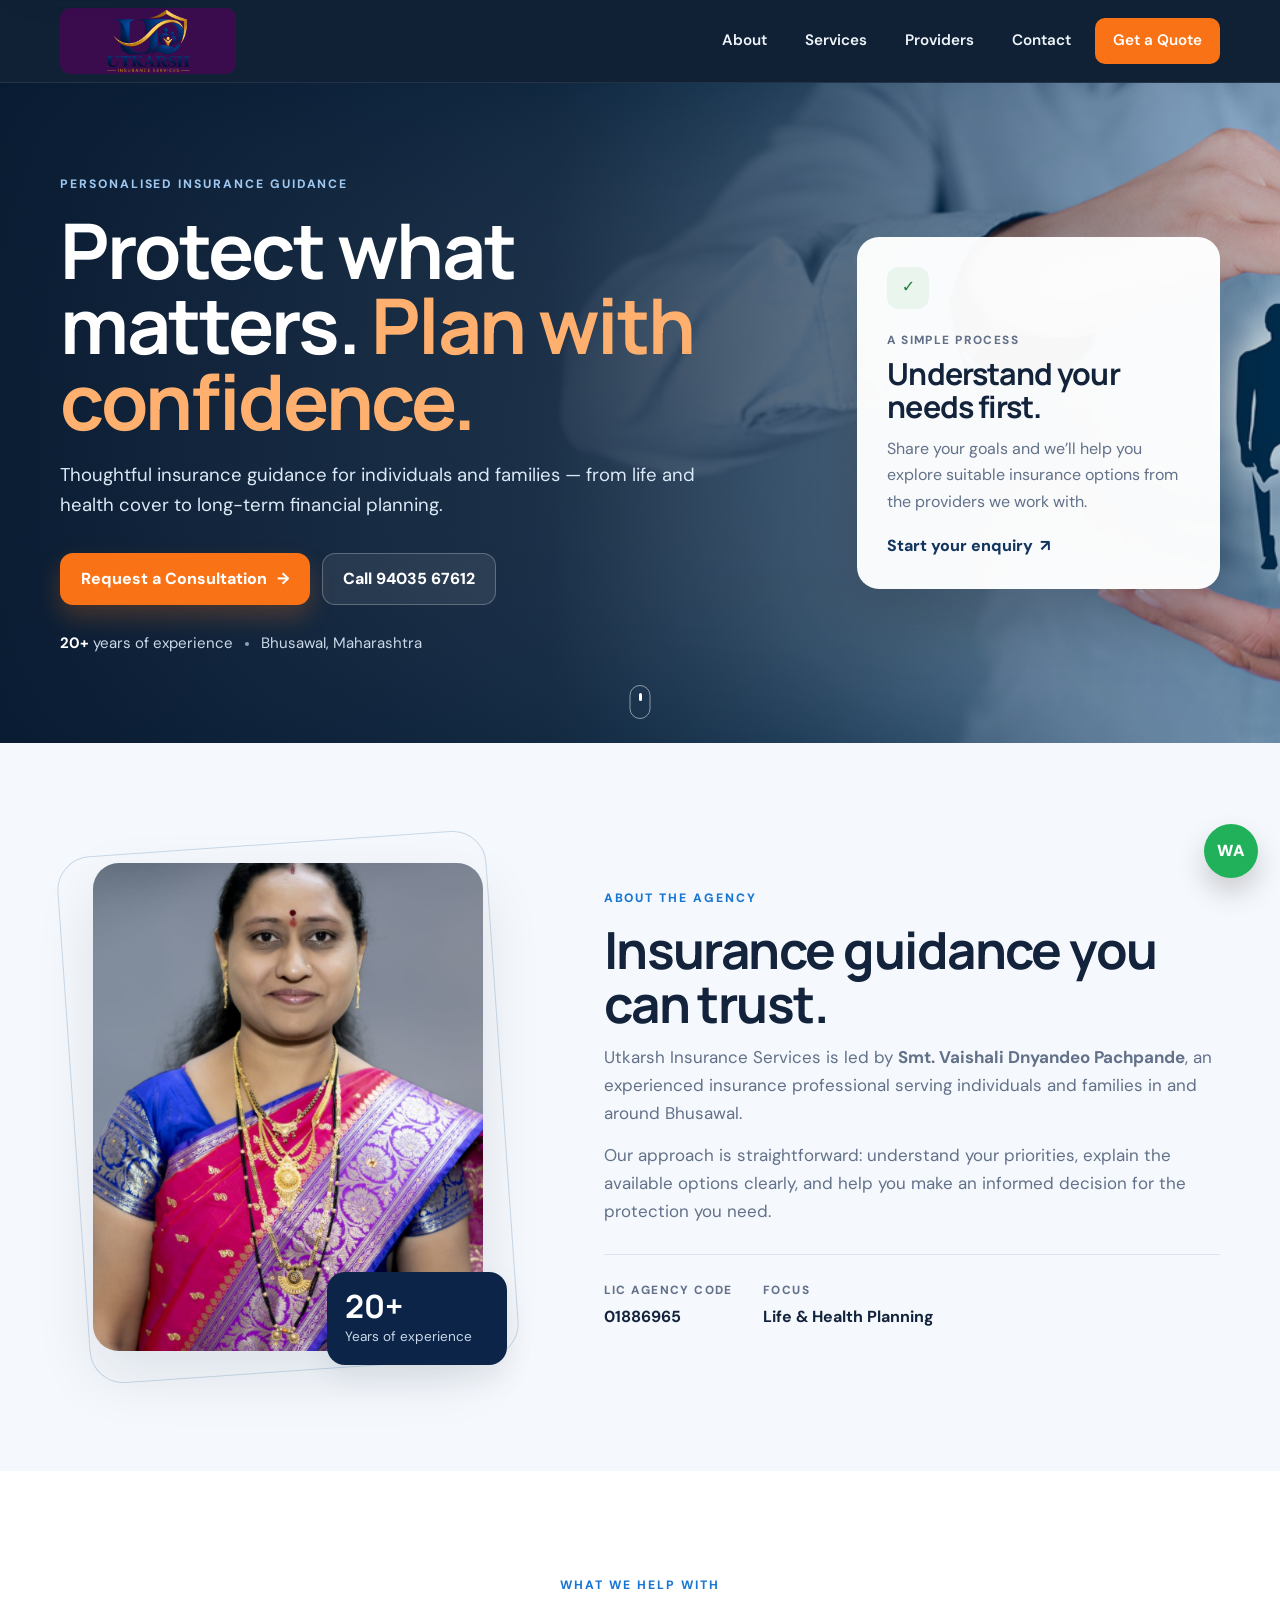
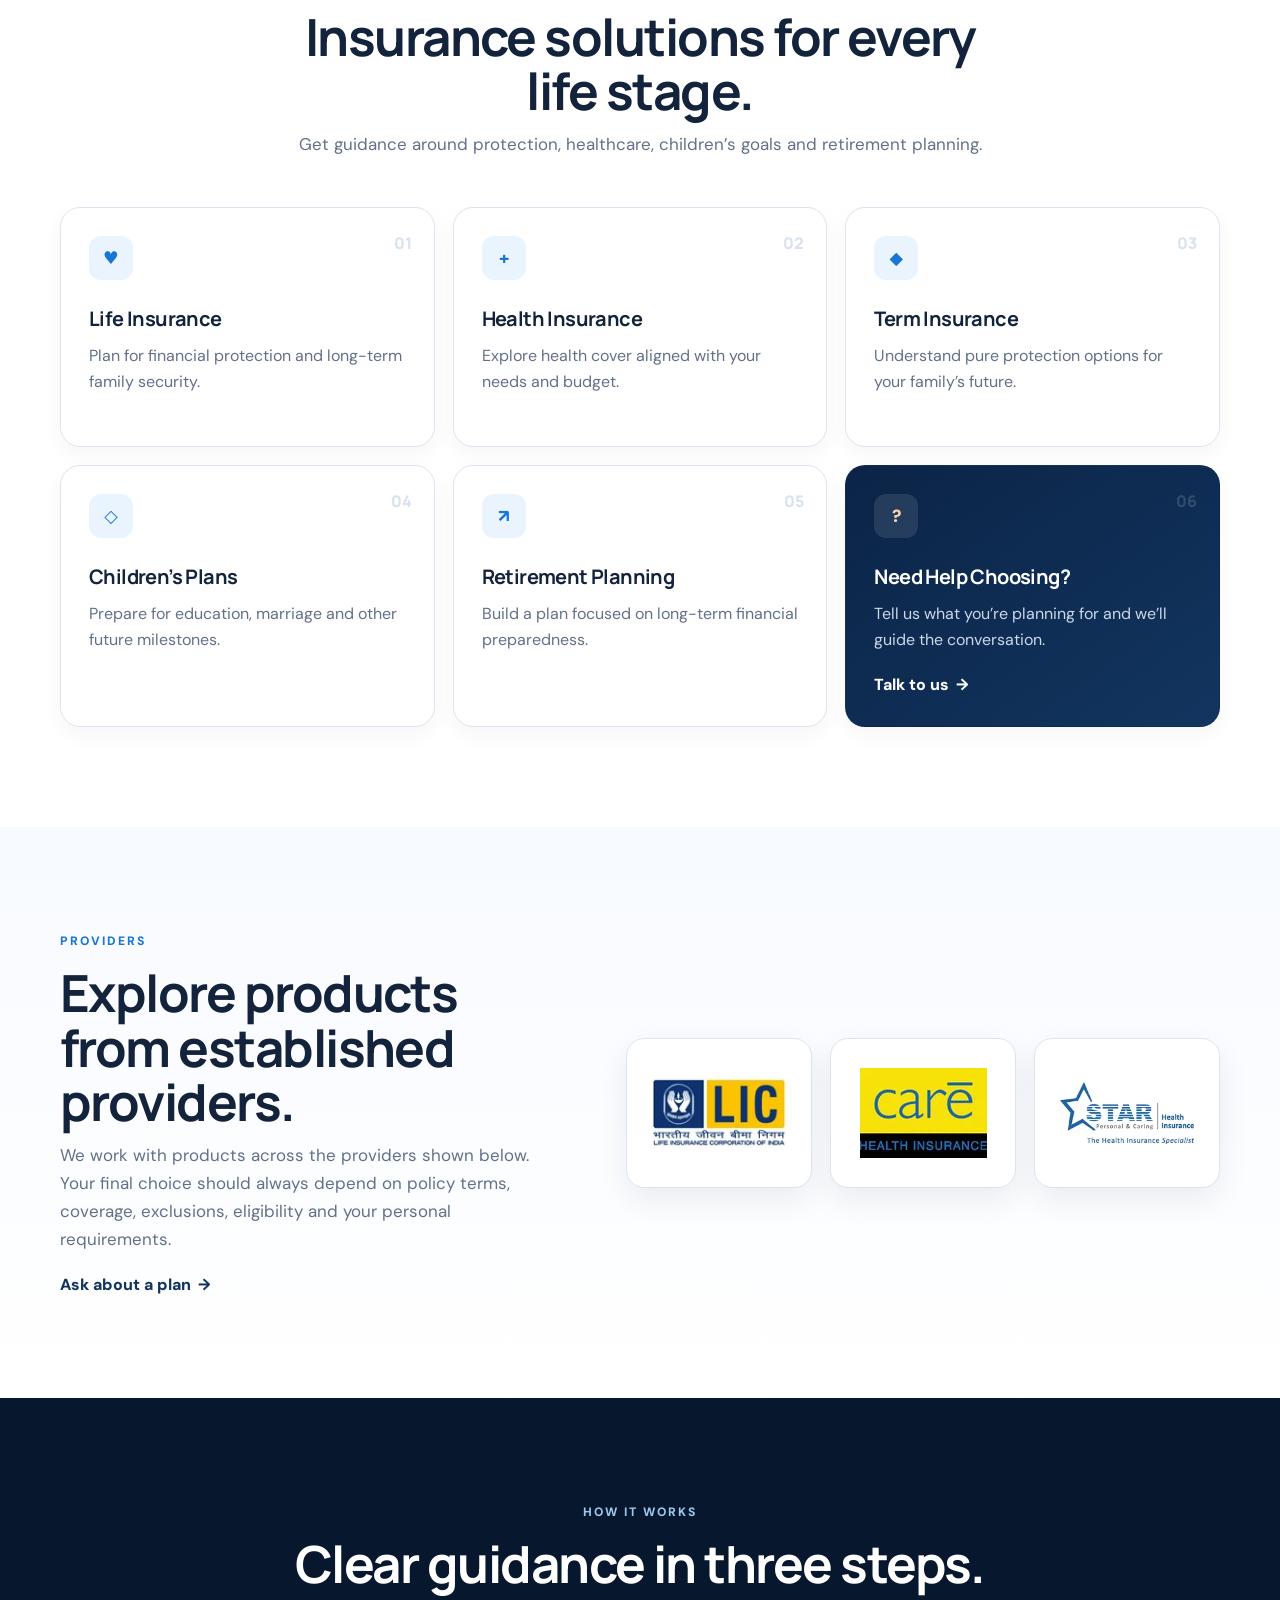
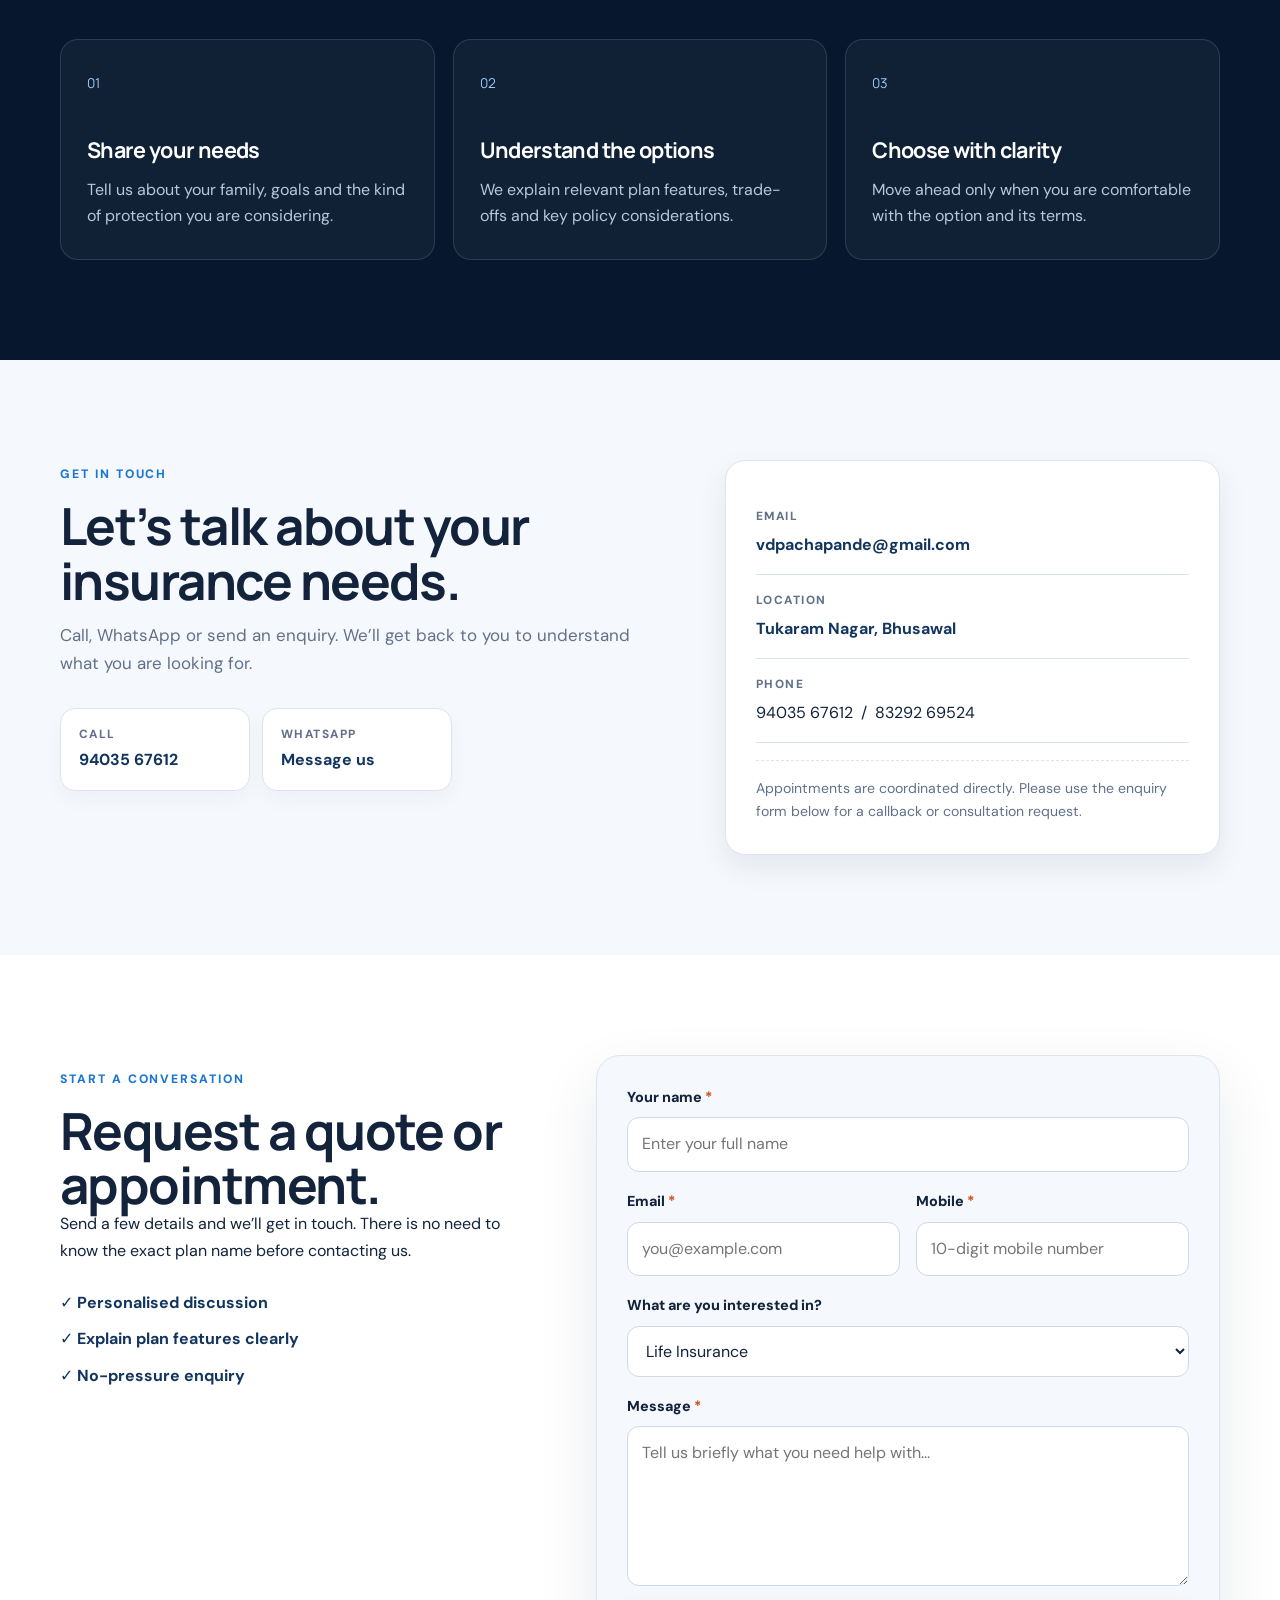
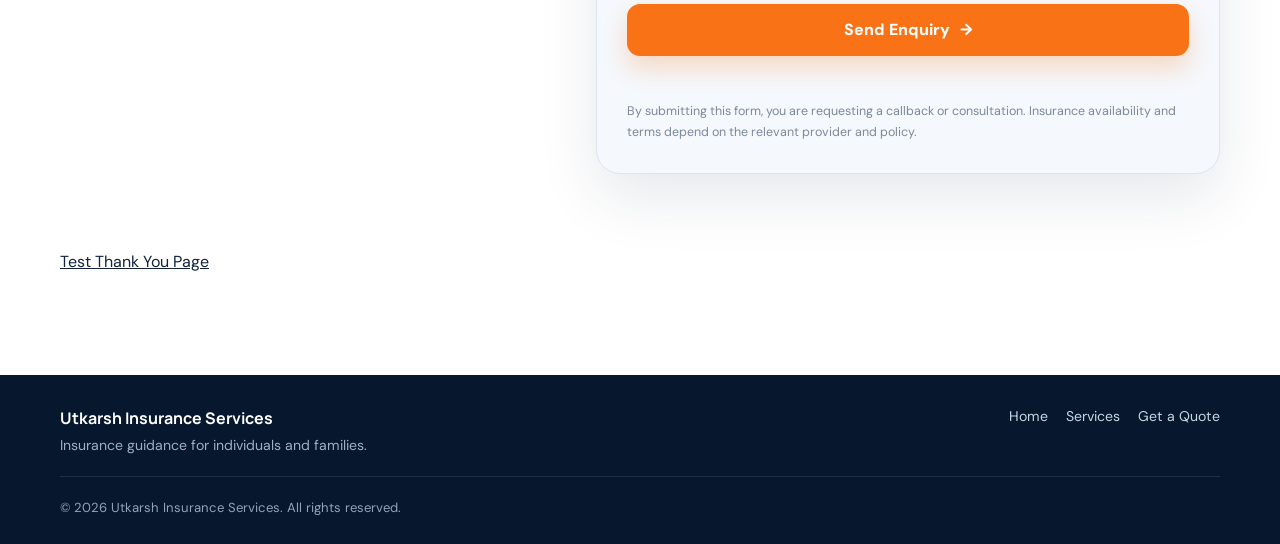
==== commit 33122426: "Update index.html" ====
--- a/index.html
+++ b/index.html
@@ -19,7 +19,7 @@
   <header class="site-header" id="home">
     <div class="container header-inner">
       <a class="brand" href="#home" aria-label="Utkarsh Insurance Services home">
-        <img src="Logo.jpg" alt="Utkarsh Insurance Agency logo">
+        <img src="logo.png" alt="Utkarsh Insurance Agency logo">
       </a>
 
       <button class="nav-toggle" type="button" aria-expanded="false" aria-controls="site-nav" aria-label="Open menu">
--- a/styles.css
+++ b/styles.css
@@ -251,3 +251,193 @@
   html { scroll-behavior: auto; }
   *, *::before, *::after { animation-duration: .01ms !important; animation-iteration-count: 1 !important; transition-duration: .01ms !important; }
 }
+
+/* Mobile polish */
+@media (max-width: 860px) {
+  html { scroll-padding-top: 76px; }
+  body { overflow-x: hidden; }
+  .container { width: min(var(--container), calc(100% - 32px)); }
+
+  .header-inner {
+    min-height: 72px;
+    gap: 14px;
+  }
+
+  .brand { width: 142px; }
+  .brand img { height: 54px; }
+
+  .nav-toggle {
+    display: grid;
+    place-items: center;
+    width: 46px;
+    height: 46px;
+    padding: 8px;
+    border: 1px solid rgba(255,255,255,.18);
+    border-radius: 12px;
+  }
+
+  .site-nav {
+    left: 12px;
+    right: 12px;
+    top: calc(100% + 6px);
+    max-height: calc(100vh - 90px);
+    overflow-y: auto;
+  }
+
+  .hero-grid,
+  .about-grid,
+  .provider-grid,
+  .contact-grid,
+  .quote-grid {
+    grid-template-columns: 1fr;
+    min-width: 0;
+  }
+
+  .hero-grid {
+    gap: 30px;
+    padding: 54px 0 64px;
+  }
+
+  .hero-copy,
+  .hero-card,
+  .section-copy,
+  .quote-copy,
+  .quote-form,
+  .contact-intro,
+  .contact-card,
+  .provider-copy {
+    min-width: 0;
+  }
+
+  .hero h1 {
+    max-width: 100%;
+    font-size: clamp(2.45rem, 10.5vw, 4rem);
+    line-height: 1.02;
+  }
+
+  .hero-lead { max-width: 100%; }
+  .hero-actions { width: 100%; }
+  .hero-actions .btn { flex: 1 1 220px; }
+  .hero-card { max-width: none; }
+
+  .about-grid { gap: 44px; }
+  .portrait-wrap {
+    width: min(100%, 380px);
+    padding: 14px;
+  }
+  .portrait-frame { border-radius: 22px; }
+  .experience-badge {
+    right: 2px;
+    bottom: 2px;
+    min-width: 158px;
+    padding: 14px 15px;
+    border-radius: 15px;
+  }
+
+  .section { padding: 68px 0; }
+  .section-heading { margin-bottom: 34px; }
+  .section-heading p,
+  .section-copy p,
+  .contact-intro p { font-size: 1rem; }
+
+  .service-grid,
+  .process-grid { grid-template-columns: 1fr; }
+  .service-card { min-height: 0; padding: 24px; }
+  .process-step { padding: 24px; }
+  .process-step h3 { margin-top: 24px; }
+
+  .provider-logos {
+    grid-template-columns: repeat(3, minmax(0, 1fr));
+    max-width: none;
+    gap: 12px;
+  }
+  .provider-logo-card {
+    min-height: 110px;
+    padding: 12px;
+    border-radius: 15px;
+  }
+  .provider-logo-card img {
+    max-width: 100%;
+    max-height: 72px;
+  }
+
+  .contact-actions { width: 100%; }
+  .contact-action {
+    min-width: 0;
+    flex: 1 1 0;
+  }
+  .contact-card { padding: 24px; }
+  .contact-item,
+  .contact-item a { overflow-wrap: anywhere; }
+
+  .quote-grid { gap: 34px; }
+  .quote-form {
+    width: 100%;
+    padding: 24px;
+    border-radius: 20px;
+  }
+  .form-row.form-two-col { grid-template-columns: 1fr; }
+  .form-row input,
+  .form-row select,
+  .form-row textarea {
+    min-width: 0;
+    font-size: 16px; /* prevents iOS zoom */
+  }
+  .form-row textarea { min-height: 128px; }
+
+  .footer-links { gap: 12px 18px; }
+}
+
+@media (max-width: 560px) {
+  .container { width: min(var(--container), calc(100% - 24px)); }
+  .hero-grid { padding: 44px 0 52px; }
+  .eyebrow,
+  .section-kicker { letter-spacing: .12em; font-size: .7rem; }
+  .hero h1 { font-size: clamp(2.15rem, 11.5vw, 3.15rem); }
+  .hero-lead { font-size: .98rem; }
+  .hero-actions { flex-direction: column; }
+  .hero-actions .btn,
+  .btn { width: 100%; }
+  .hero-card { padding: 22px; border-radius: 18px; }
+  .hero-card h2 { font-size: 1.55rem; }
+  .hero-card-kicker { margin-top: 18px; }
+
+  .portrait-wrap { width: min(100%, 330px); }
+  .experience-badge { min-width: 148px; }
+  .experience-badge strong { font-size: 1.7rem; }
+  .experience-badge span { font-size: .78rem; }
+
+  .section { padding: 60px 0; }
+  .section h2 { font-size: clamp(1.9rem, 9vw, 2.55rem); }
+
+  .provider-logos { grid-template-columns: 1fr; max-width: 360px; margin-inline: auto; }
+  .provider-logo-card { min-height: 96px; }
+
+  .contact-actions { flex-direction: column; }
+  .contact-action { width: 100%; }
+  .contact-card { padding: 20px; }
+
+  .quote-form { padding: 20px 16px; }
+  .form-disclaimer { font-size: .75rem; }
+
+  .footer-inner { gap: 22px; }
+  .footer-links { display: grid; grid-template-columns: repeat(2, minmax(0, 1fr)); }
+  .footer-bottom { line-height: 1.5; }
+
+  .floating-whatsapp {
+    right: 14px;
+    bottom: calc(14px + env(safe-area-inset-bottom));
+    width: 50px;
+    height: 50px;
+  }
+}
+
+@media (max-width: 360px) {
+  .brand { width: 126px; }
+  .brand img { height: 48px; }
+  .header-inner { min-height: 66px; }
+  .nav-toggle { width: 42px; height: 42px; }
+  .hero h1 { font-size: 2.05rem; }
+  .hero-card { padding: 19px; }
+  .quote-form { padding: 18px 14px; }
+}
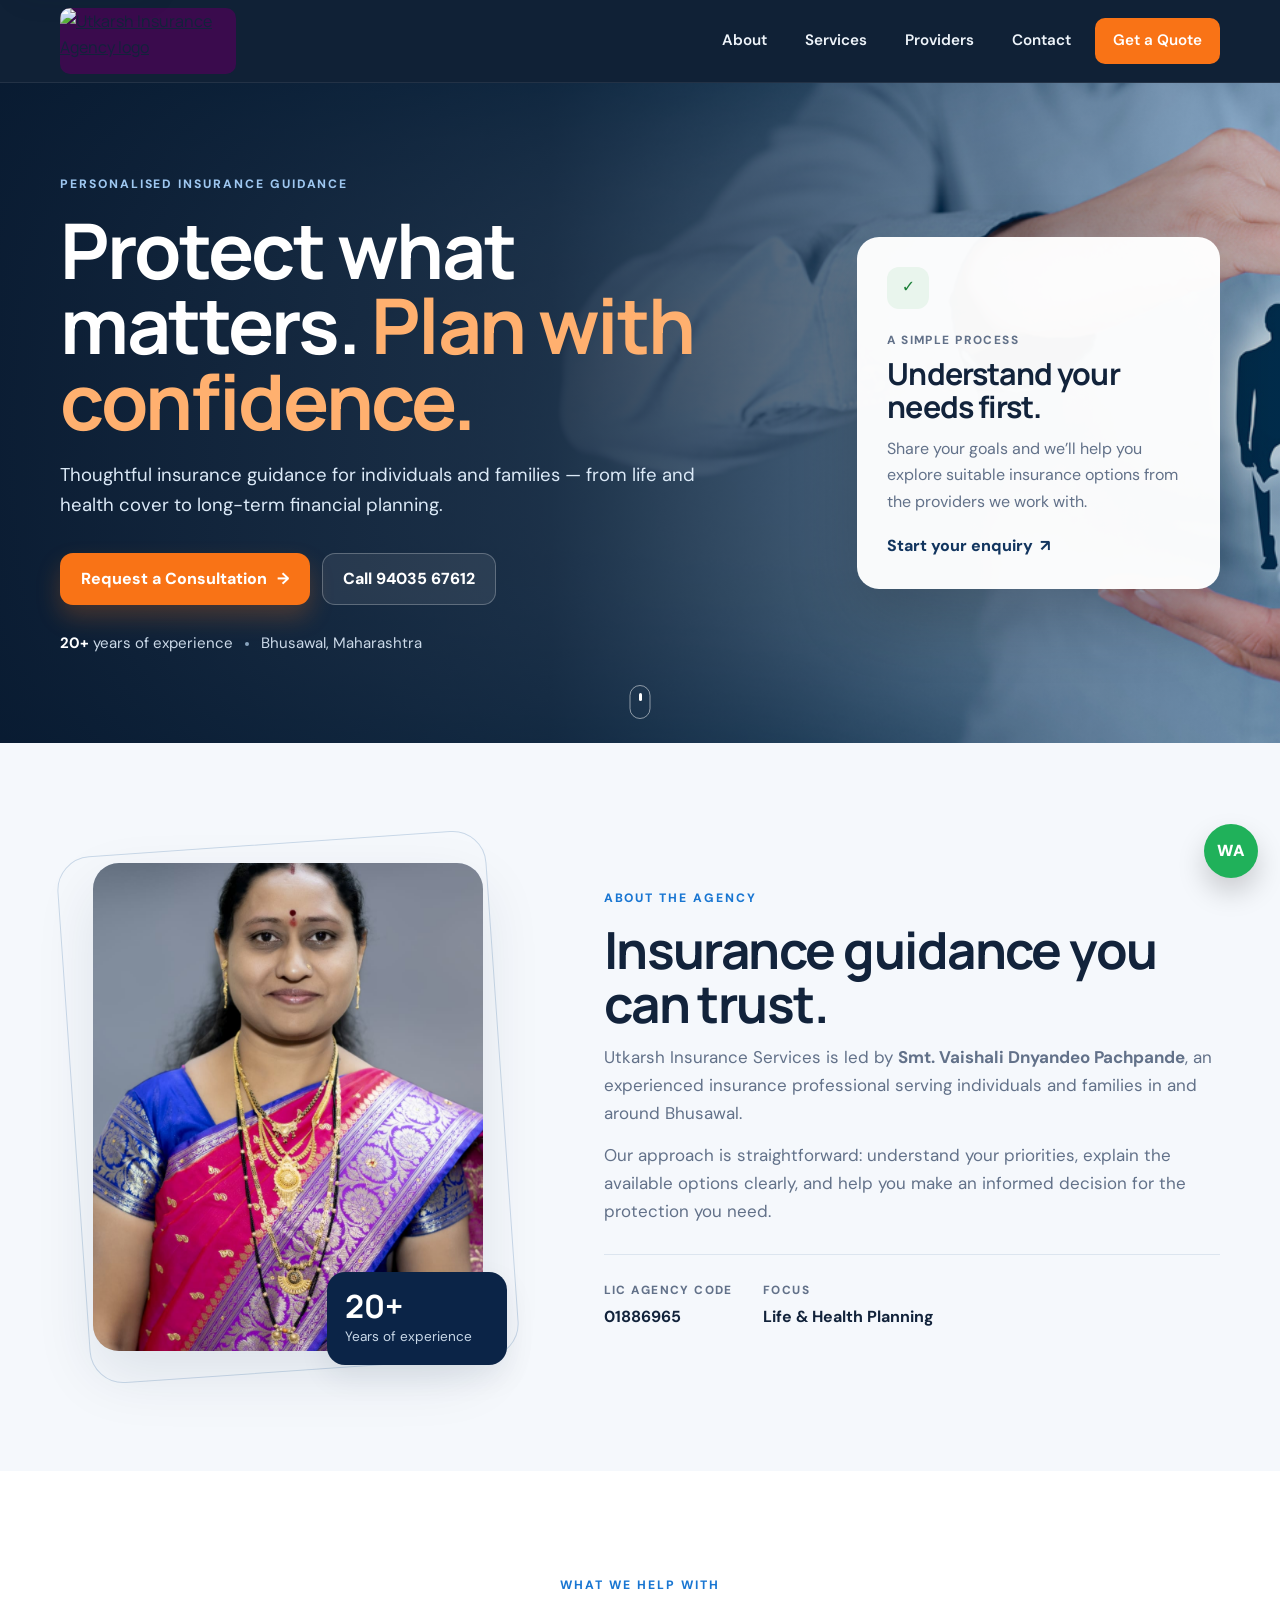
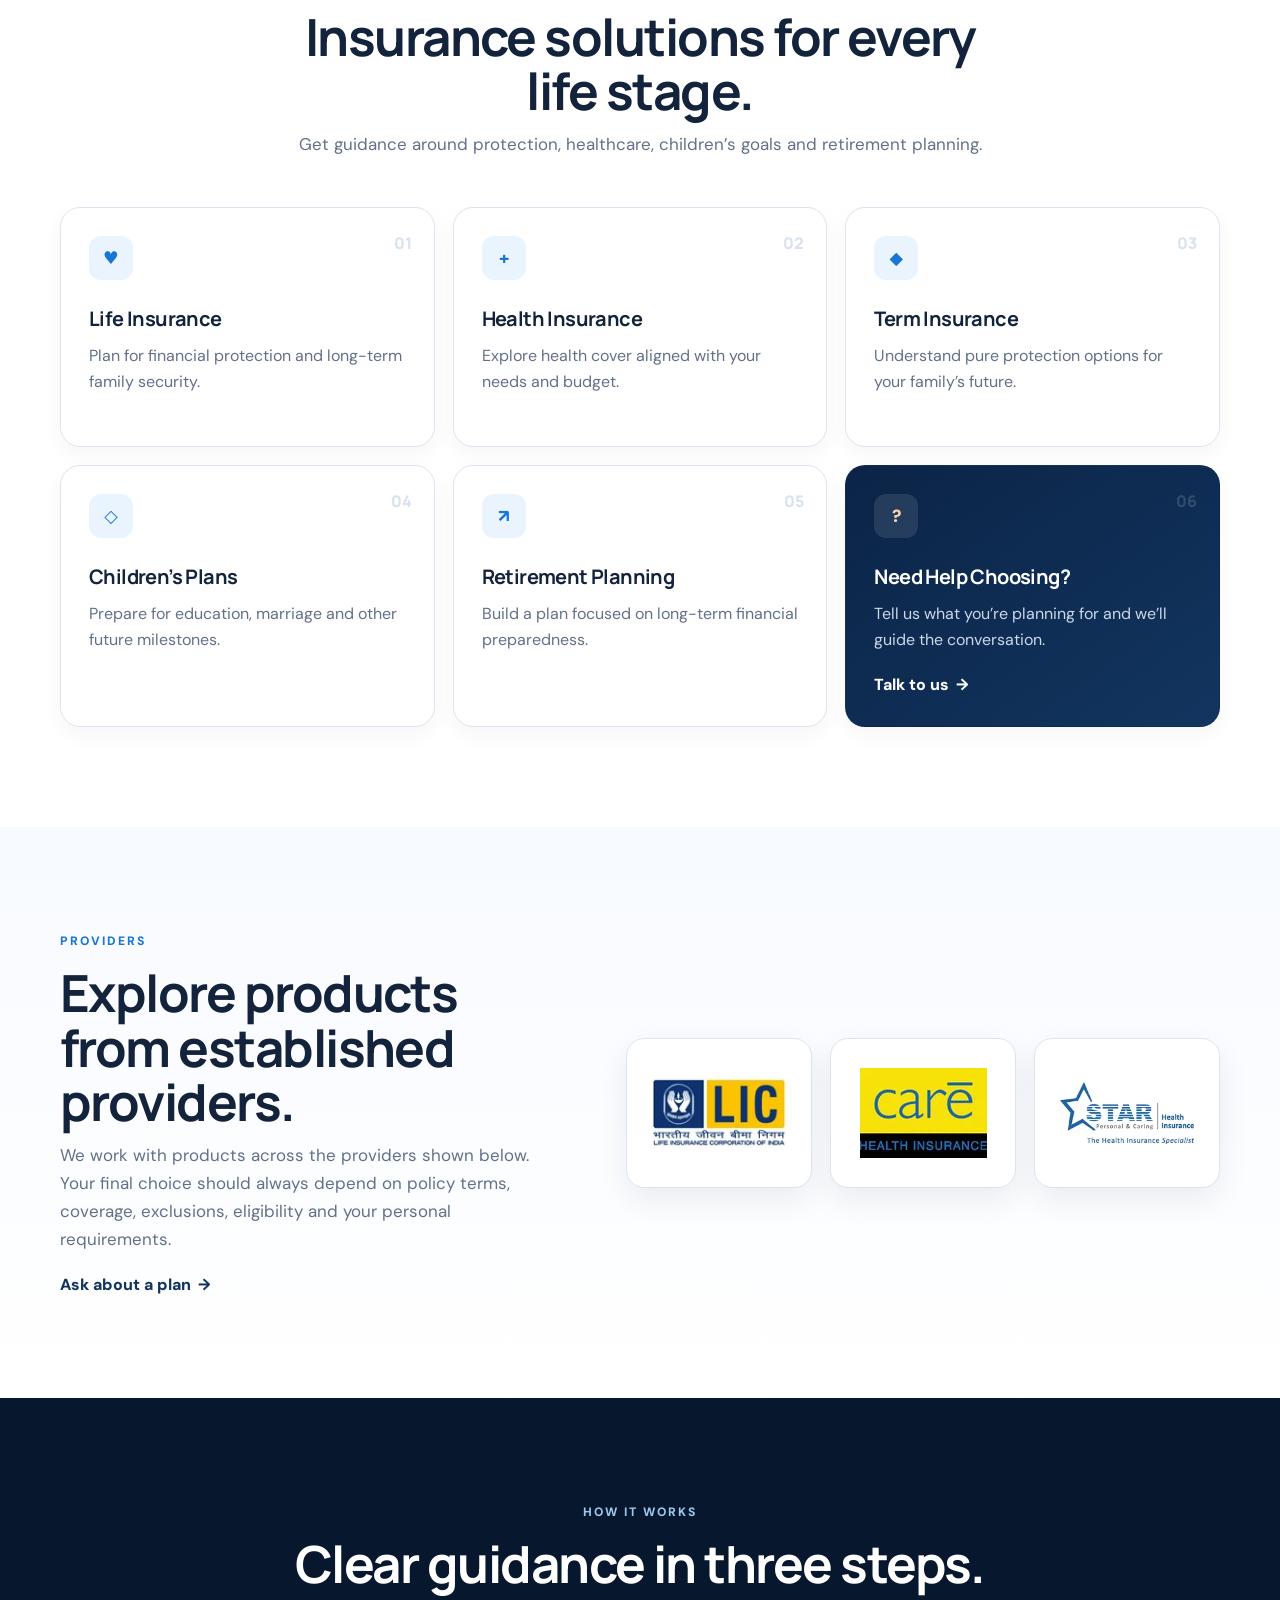
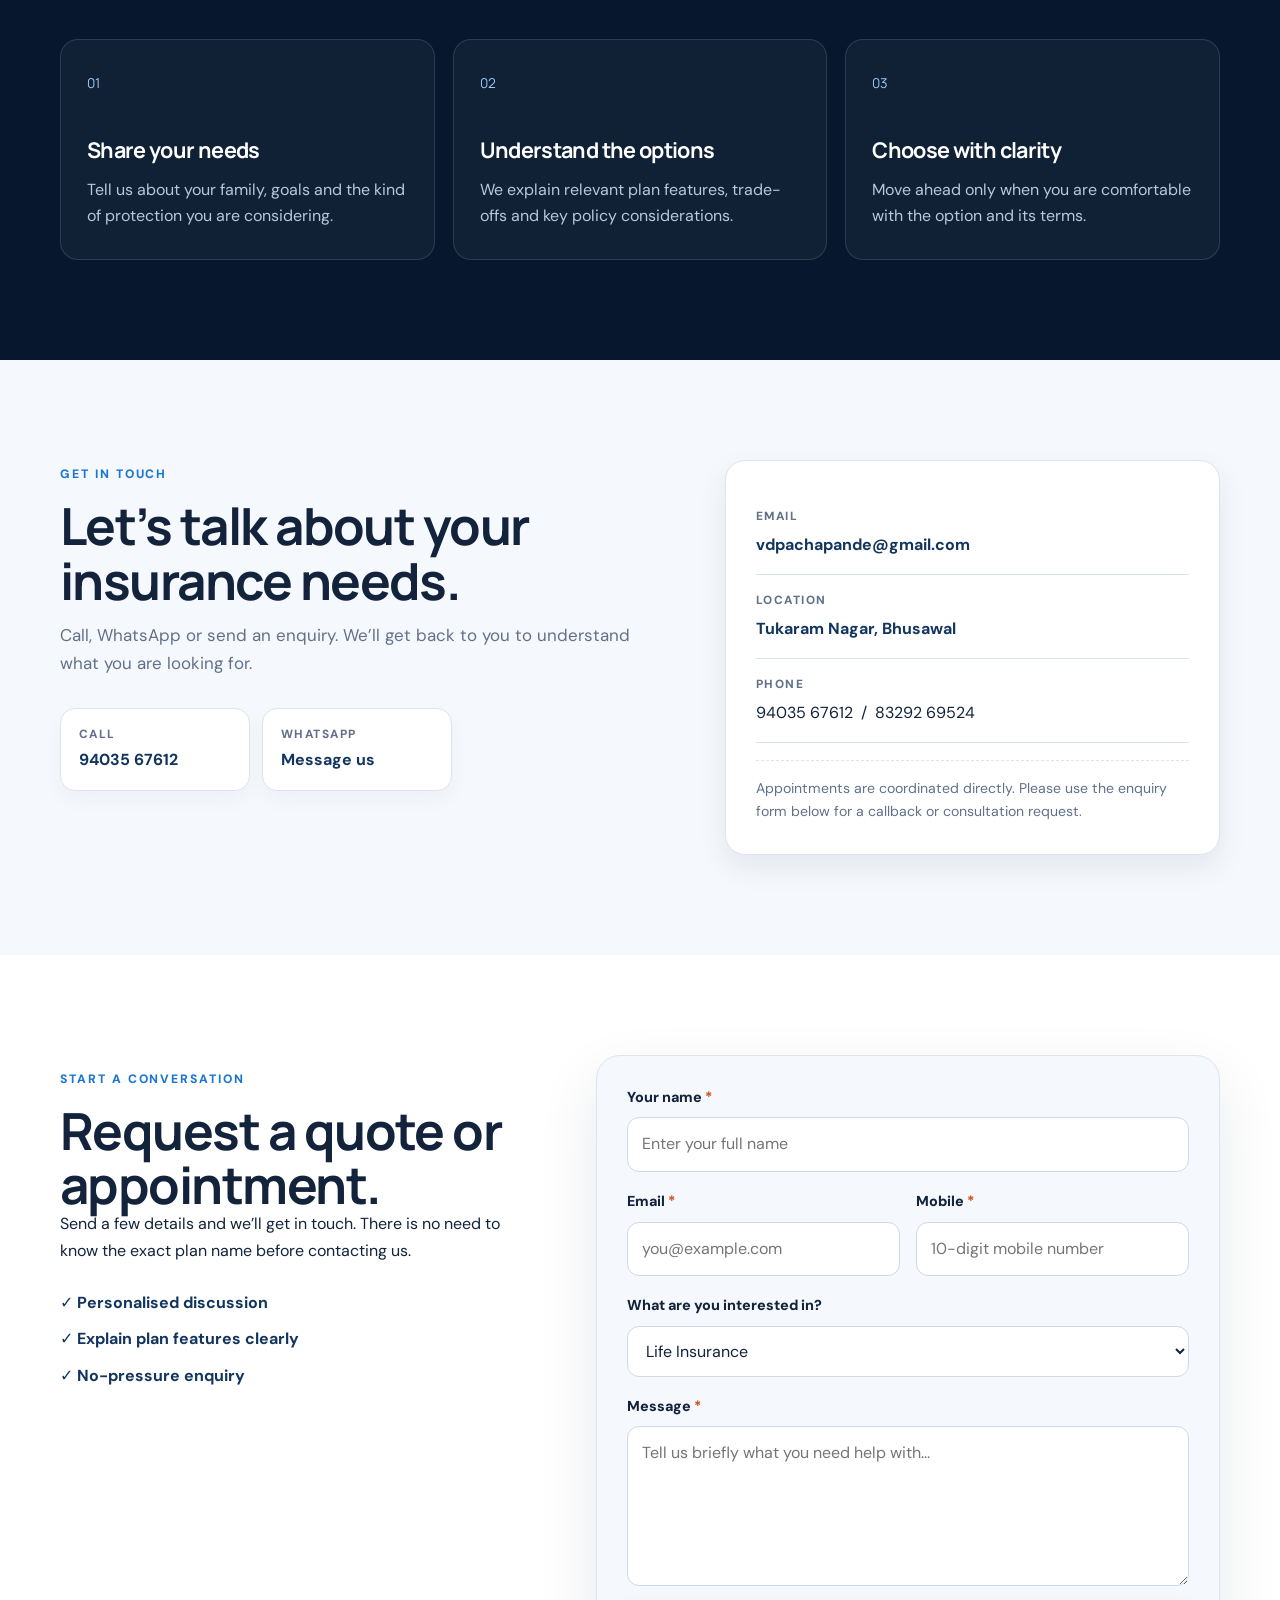
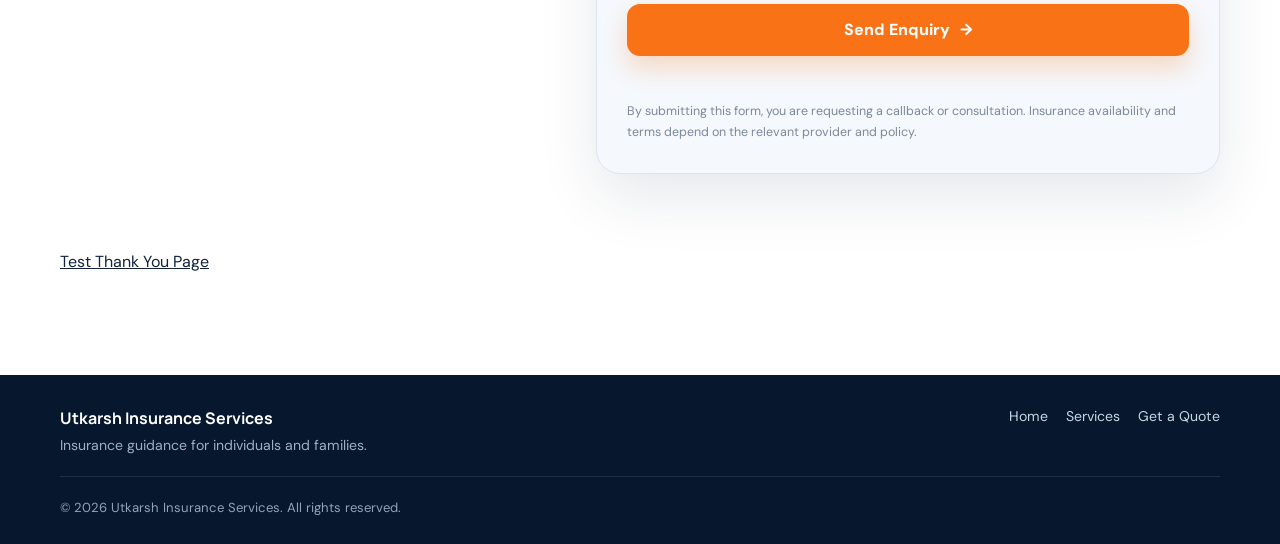
==== commit 53ca4f88: "Update index.html" ====
--- a/index.html
+++ b/index.html
@@ -19,7 +19,7 @@
   <header class="site-header" id="home">
     <div class="container header-inner">
       <a class="brand" href="#home" aria-label="Utkarsh Insurance Services home">
-        <img src="logo.png" alt="Utkarsh Insurance Agency logo">
+        <img src="logo2.png" alt="Utkarsh Insurance Agency logo">
       </a>
 
       <button class="nav-toggle" type="button" aria-expanded="false" aria-controls="site-nav" aria-label="Open menu">
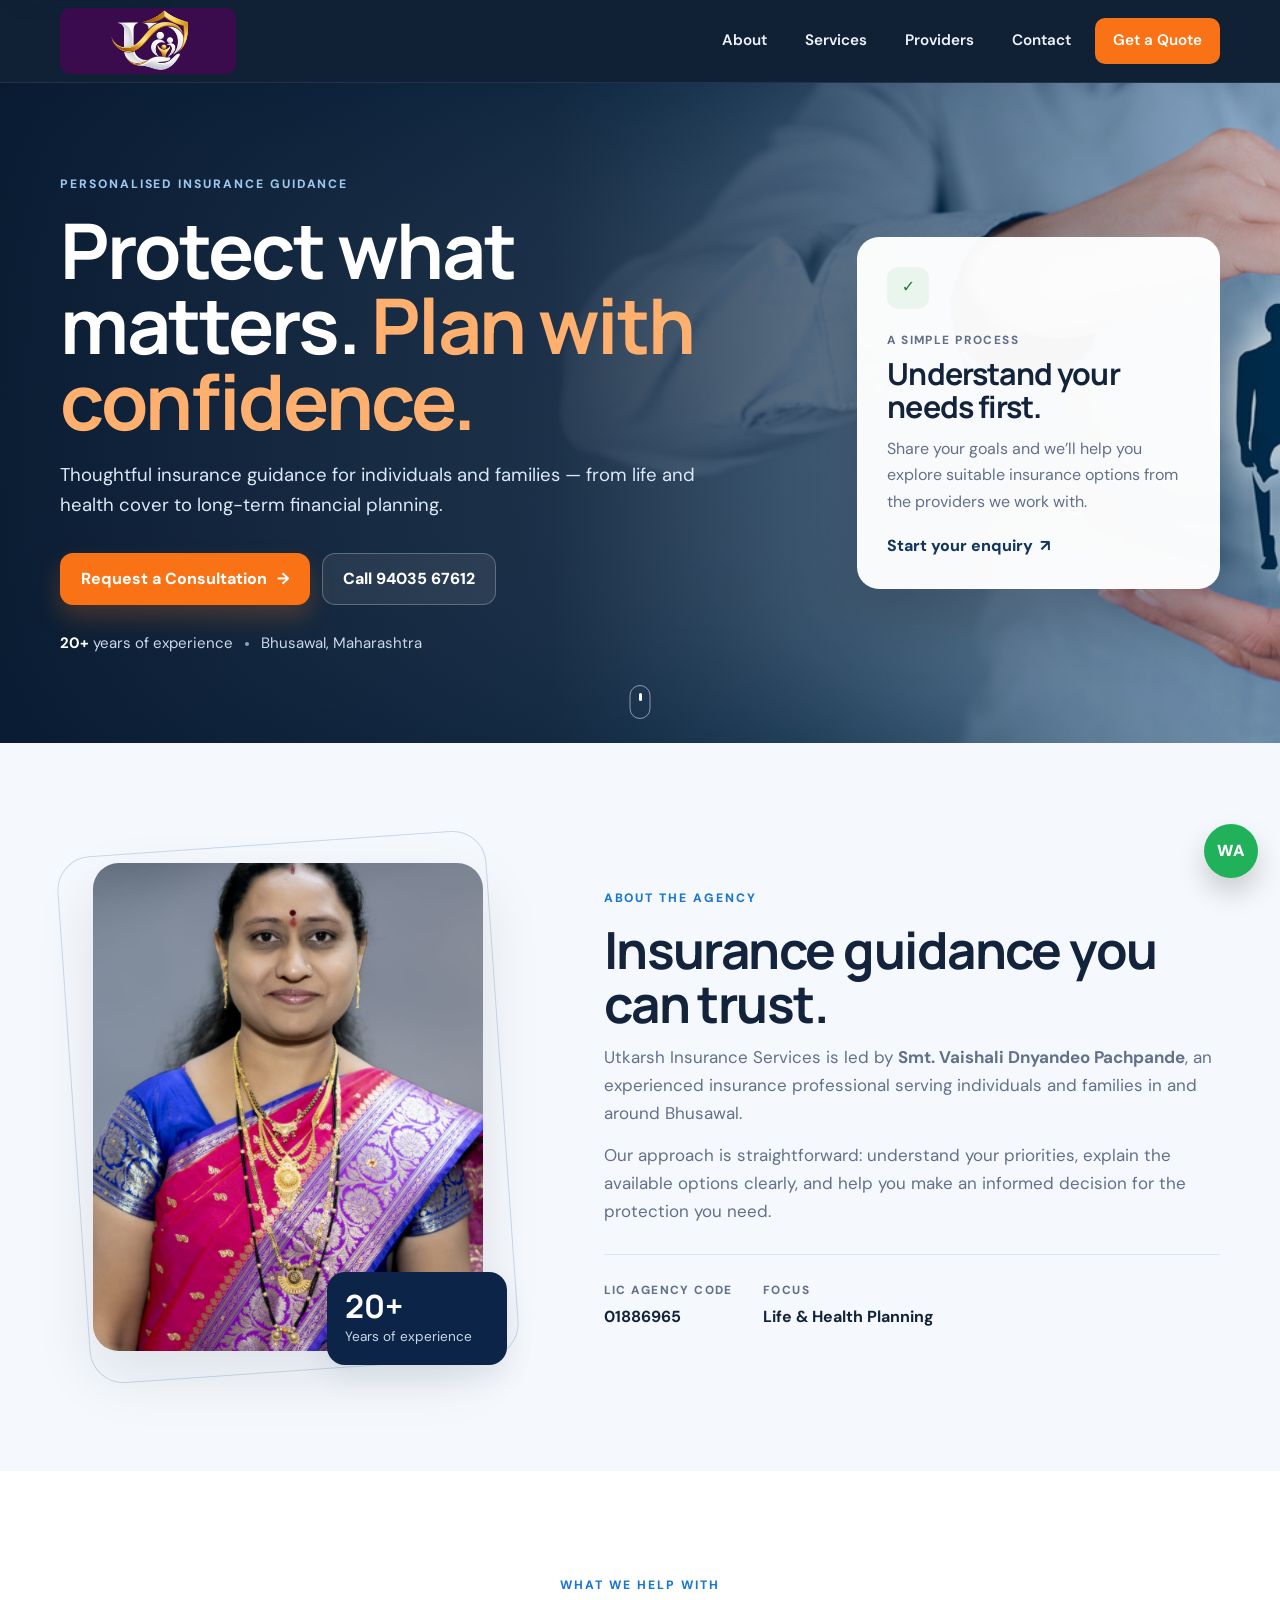
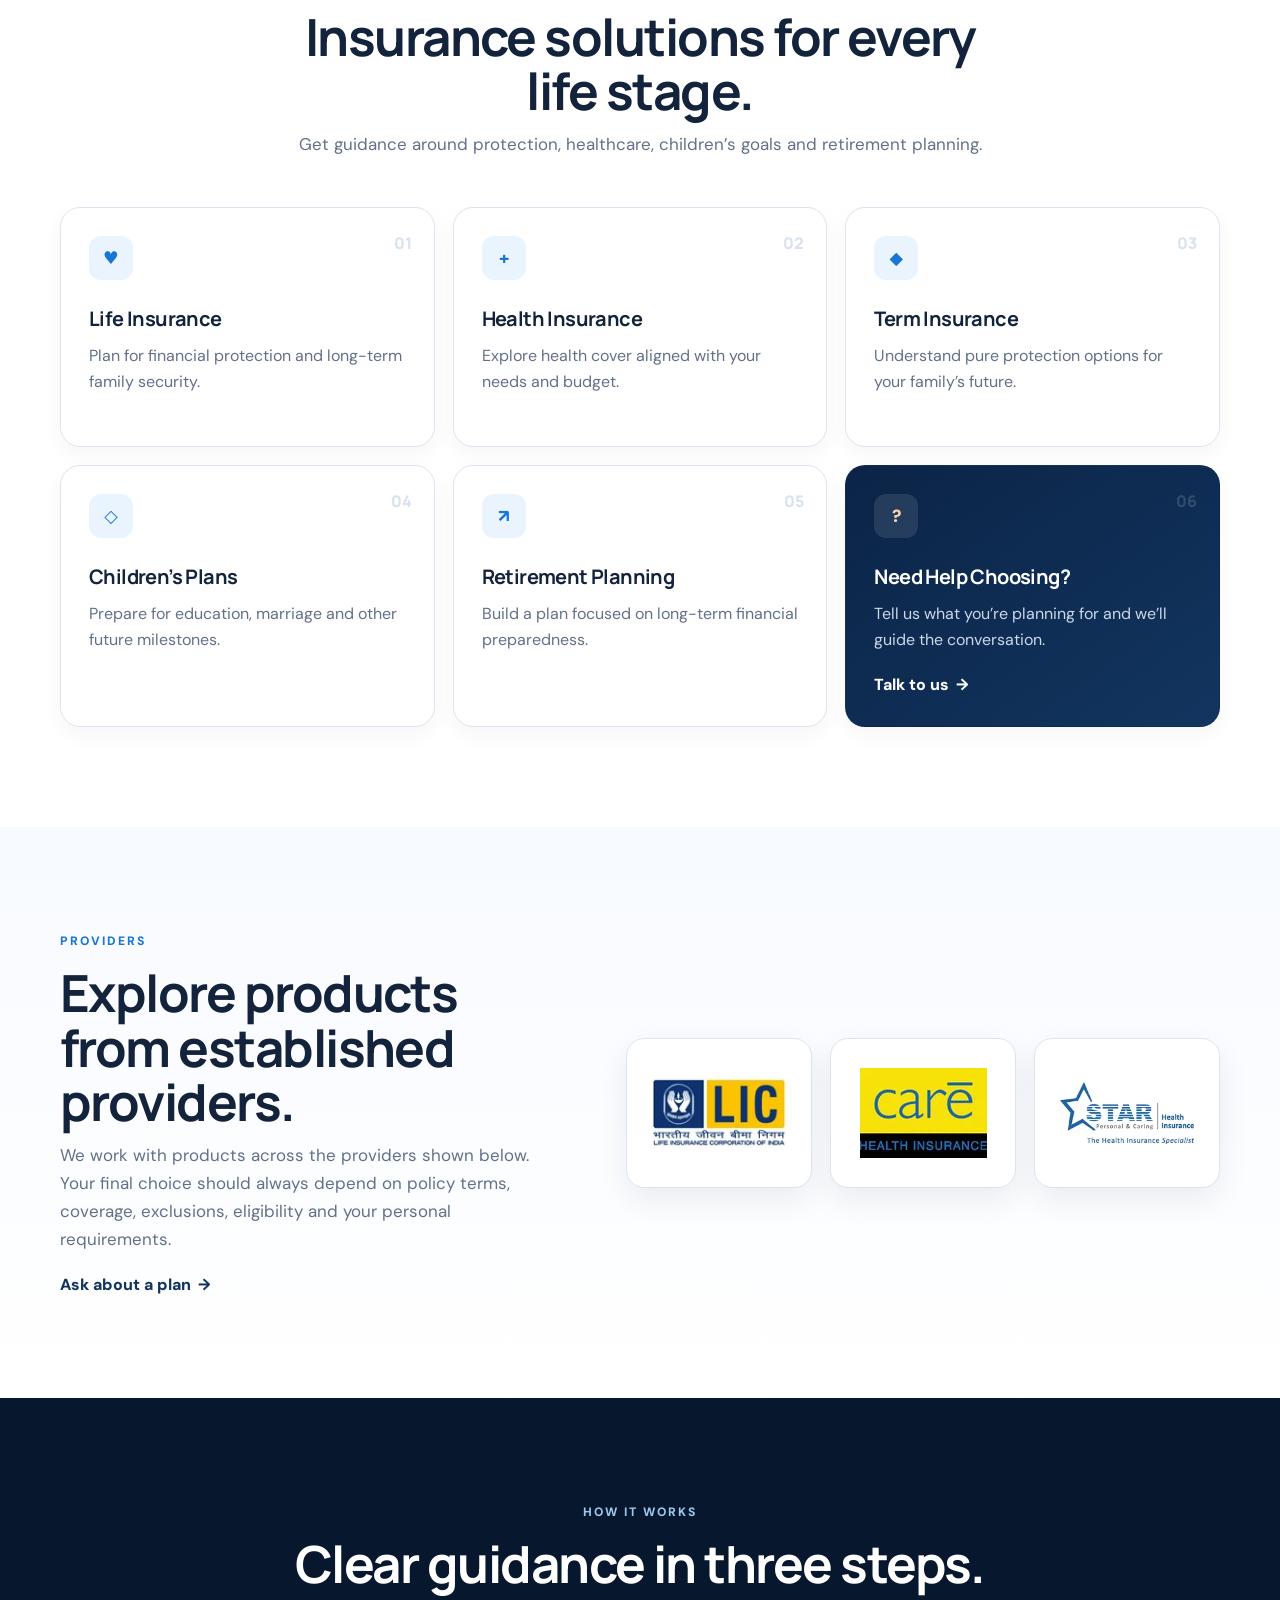
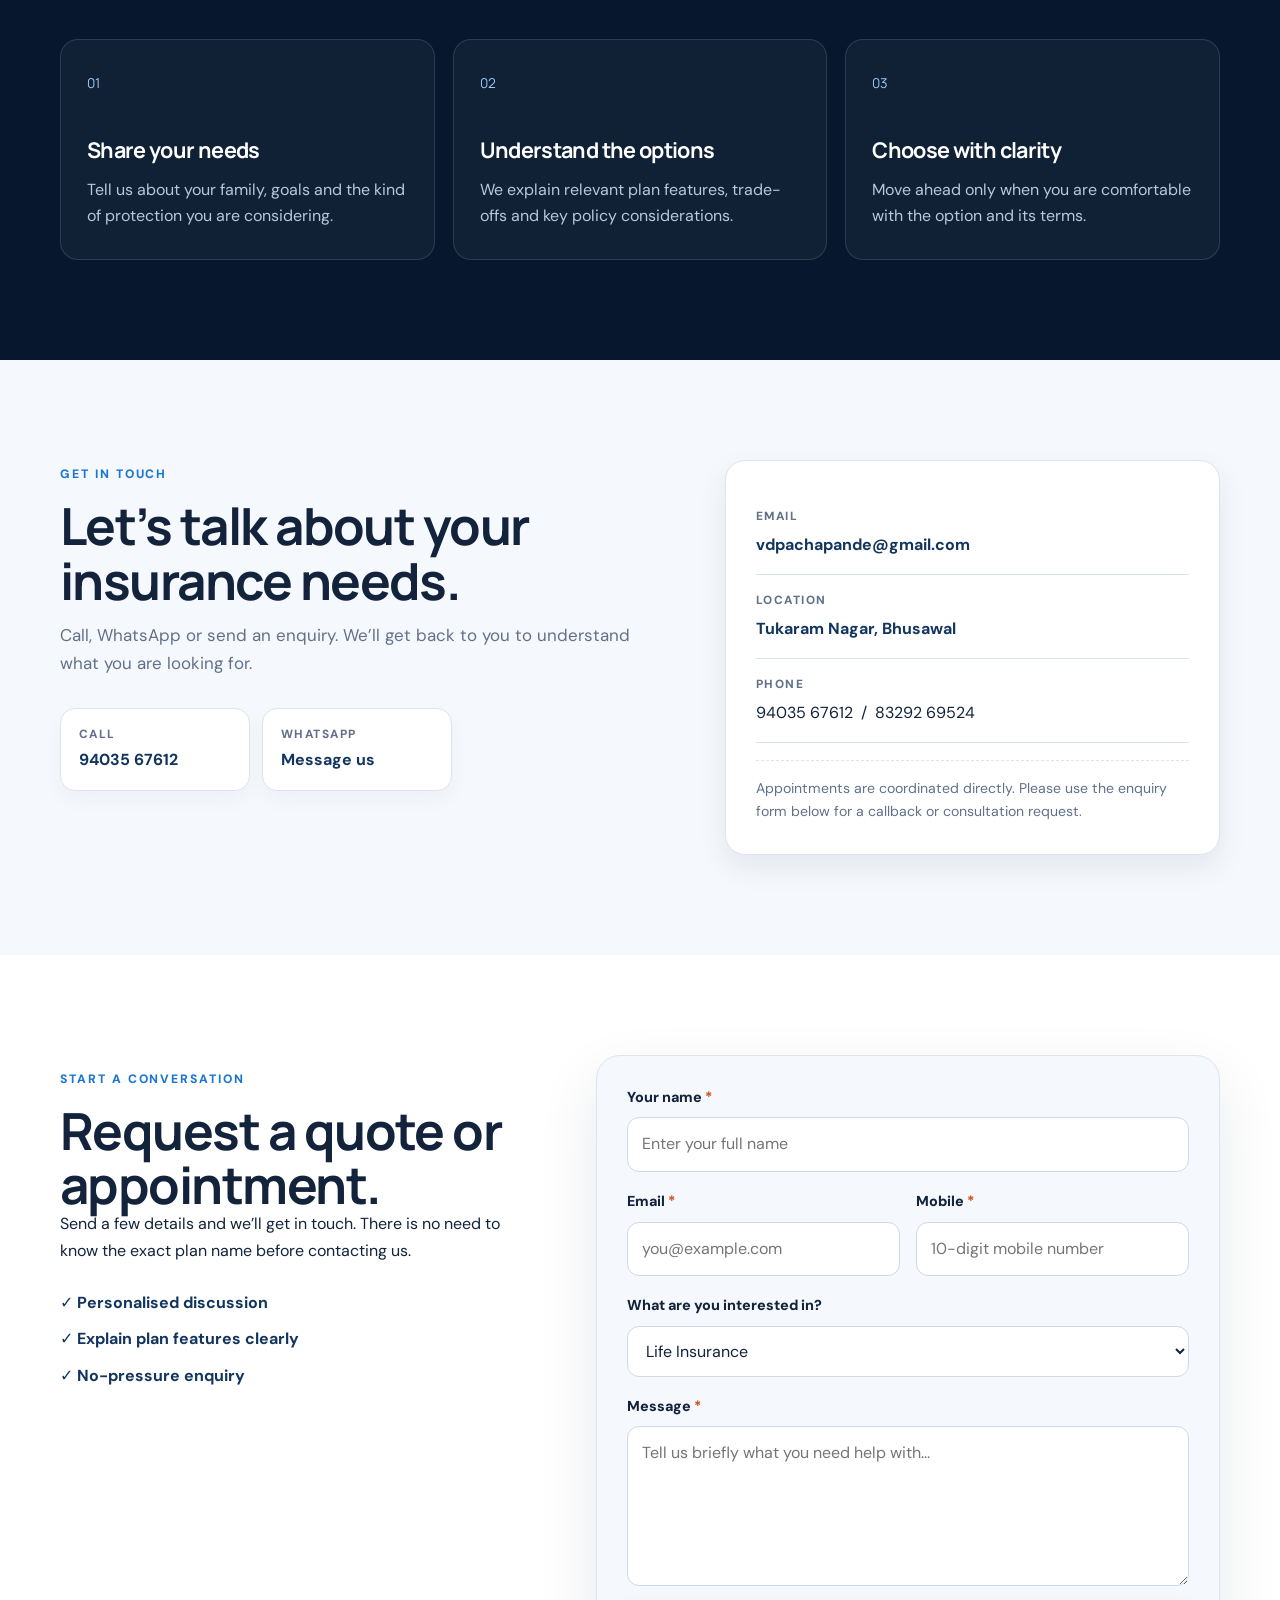
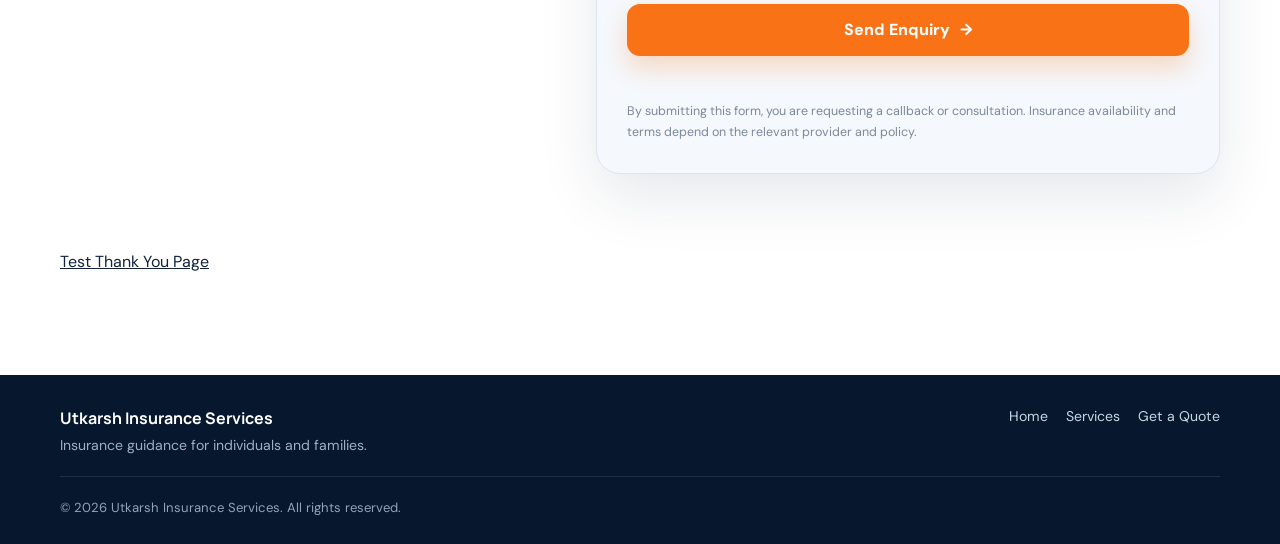
==== commit b0bf449d: "Update index.html" ====
--- a/index.html
+++ b/index.html
@@ -9,7 +9,7 @@
   <meta property="og:description" content="Personalised insurance guidance for you and your family.">
   <meta property="og:type" content="website">
   <title>Utkarsh Insurance Services | Insurance Guidance in Bhusawal</title>
-  <link rel="icon" href="favicon.png" type="image/png">
+  <link rel="icon" href="logo2.png" type="image/png">
   <link rel="stylesheet" href="styles.css">
   <script defer src="script.js"></script>
 </head>
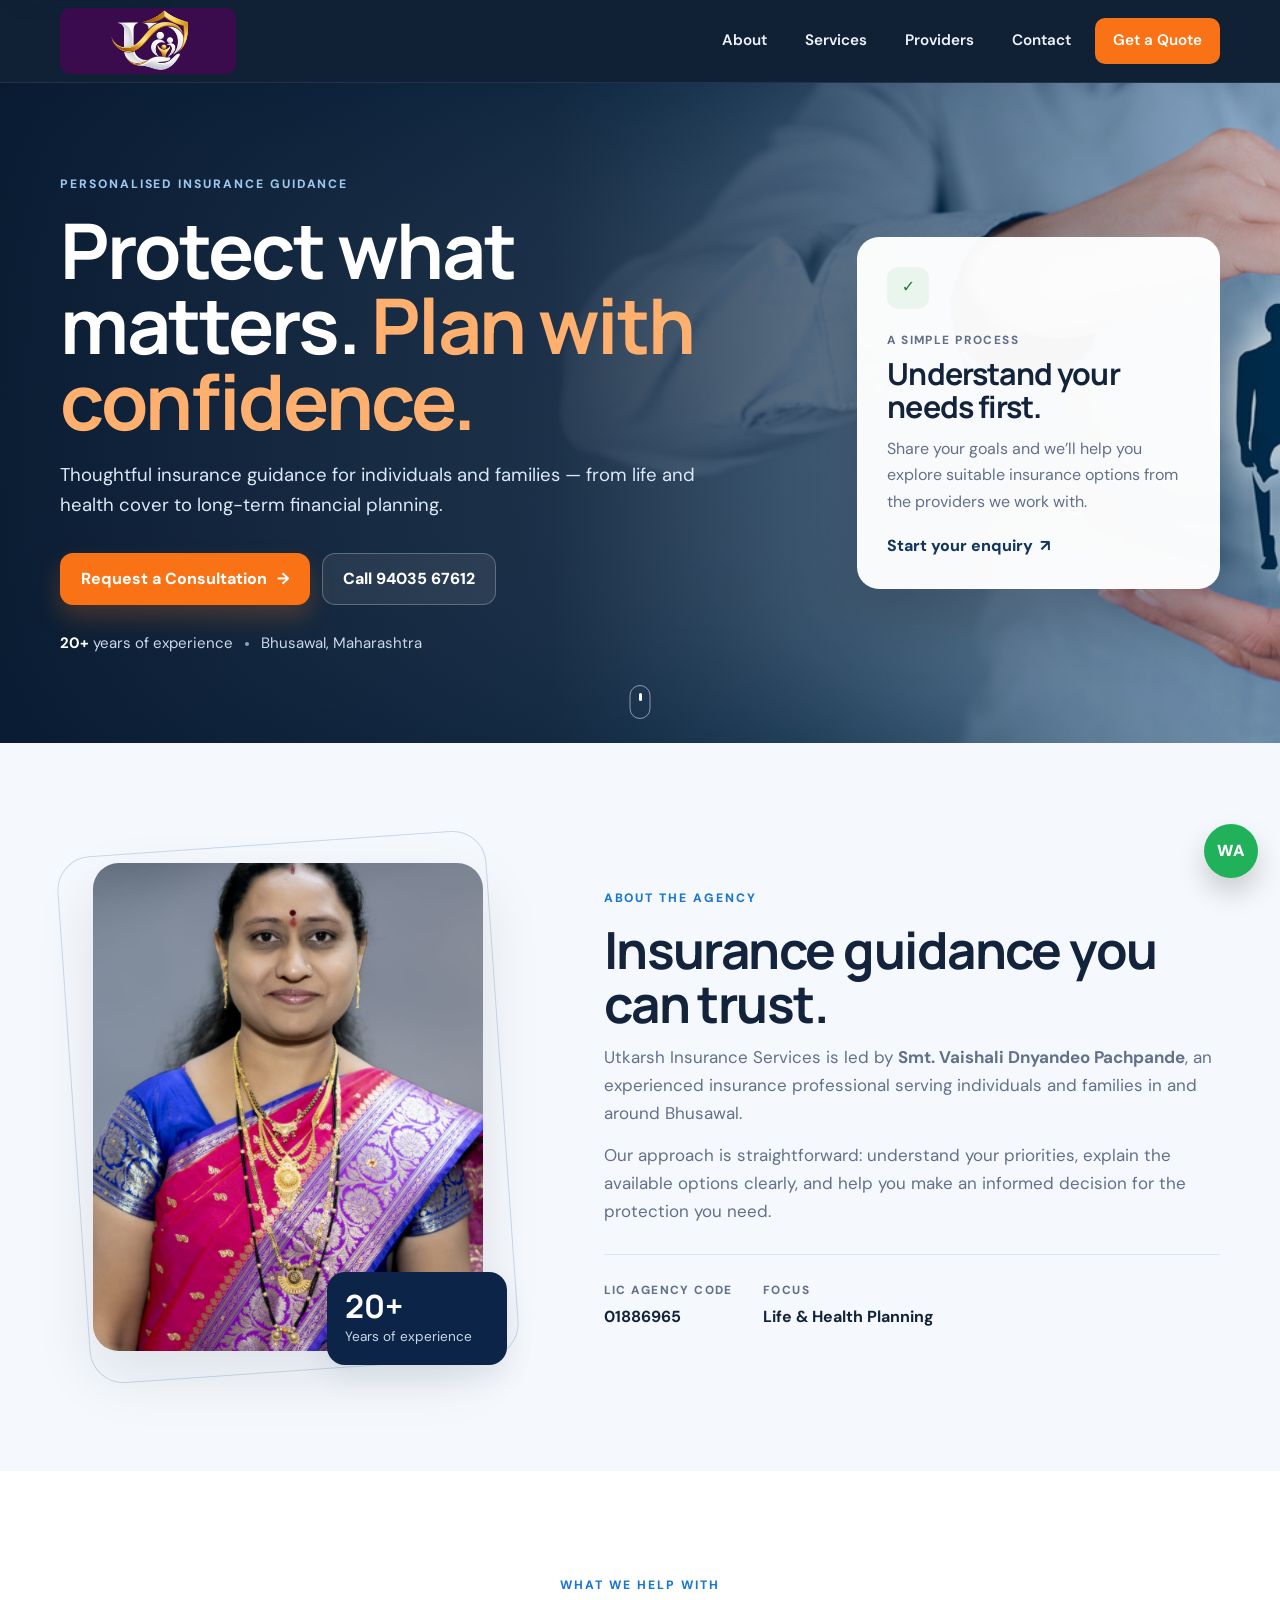
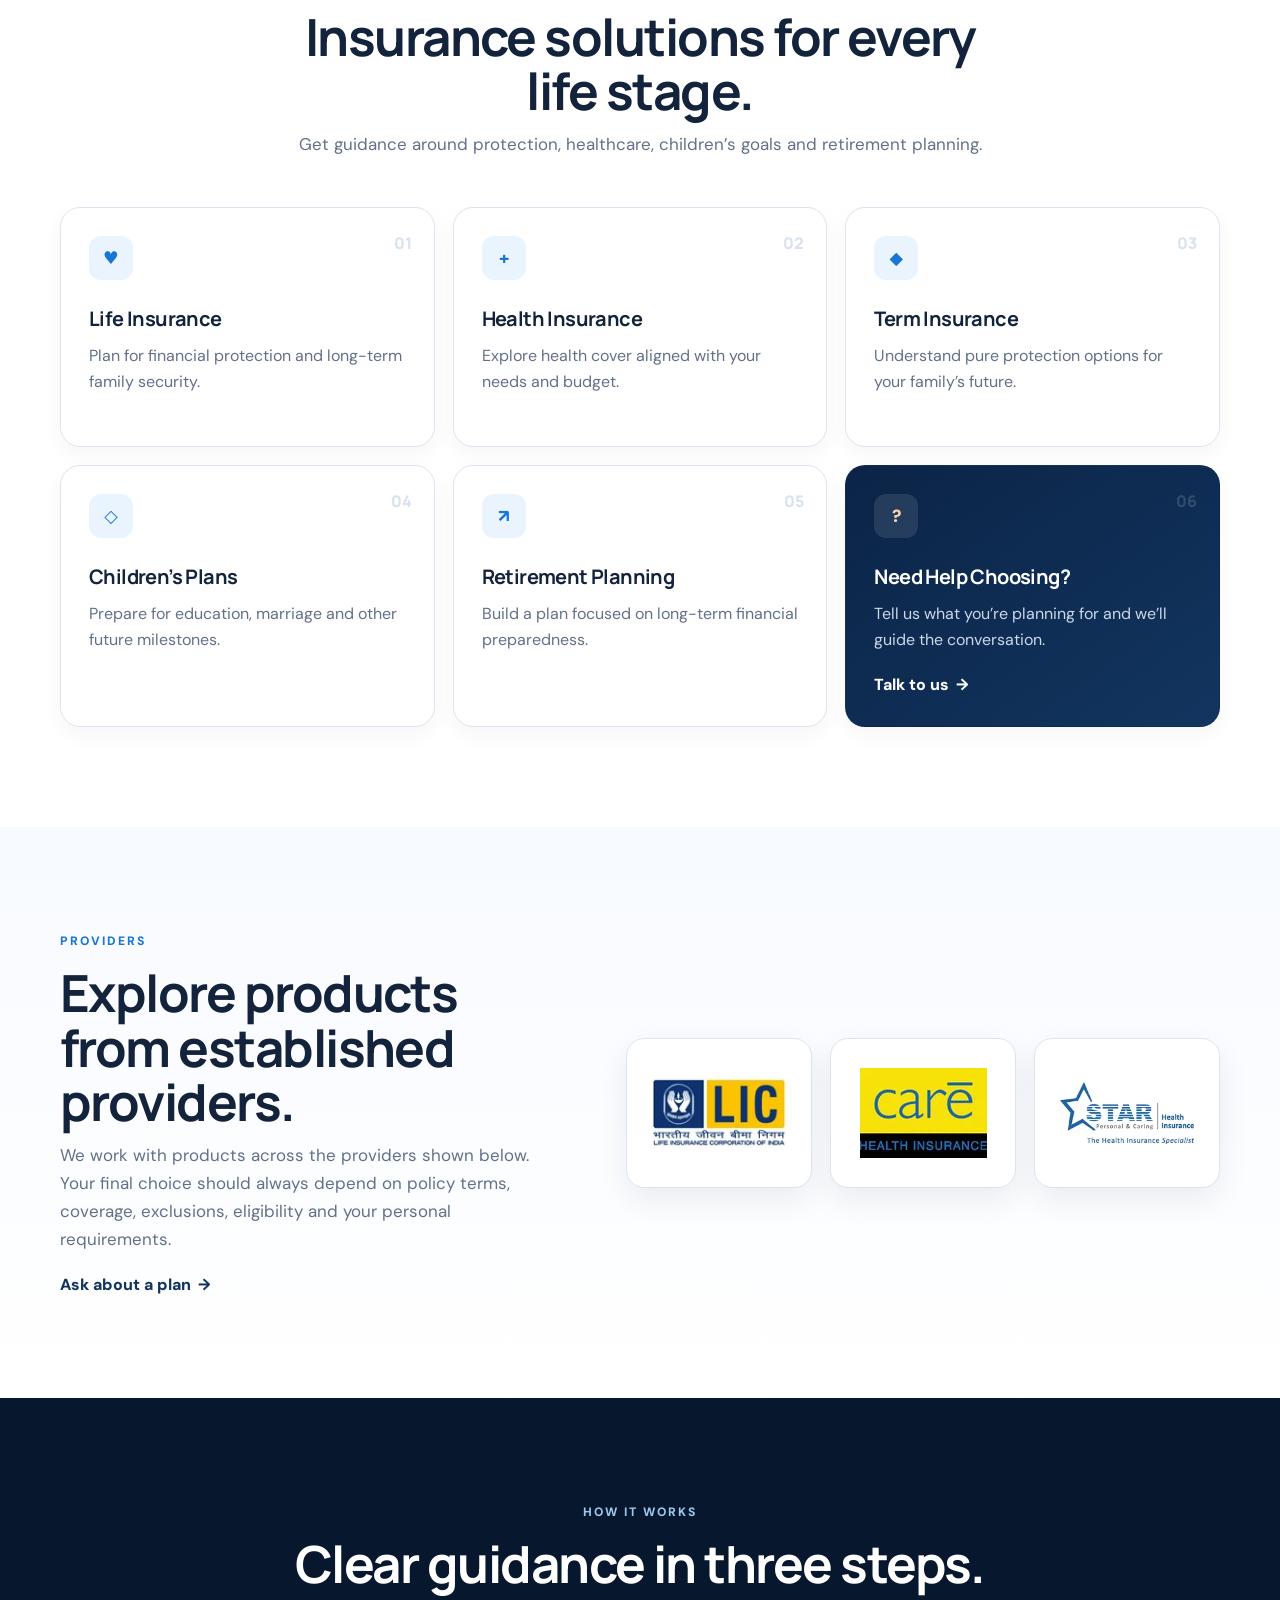
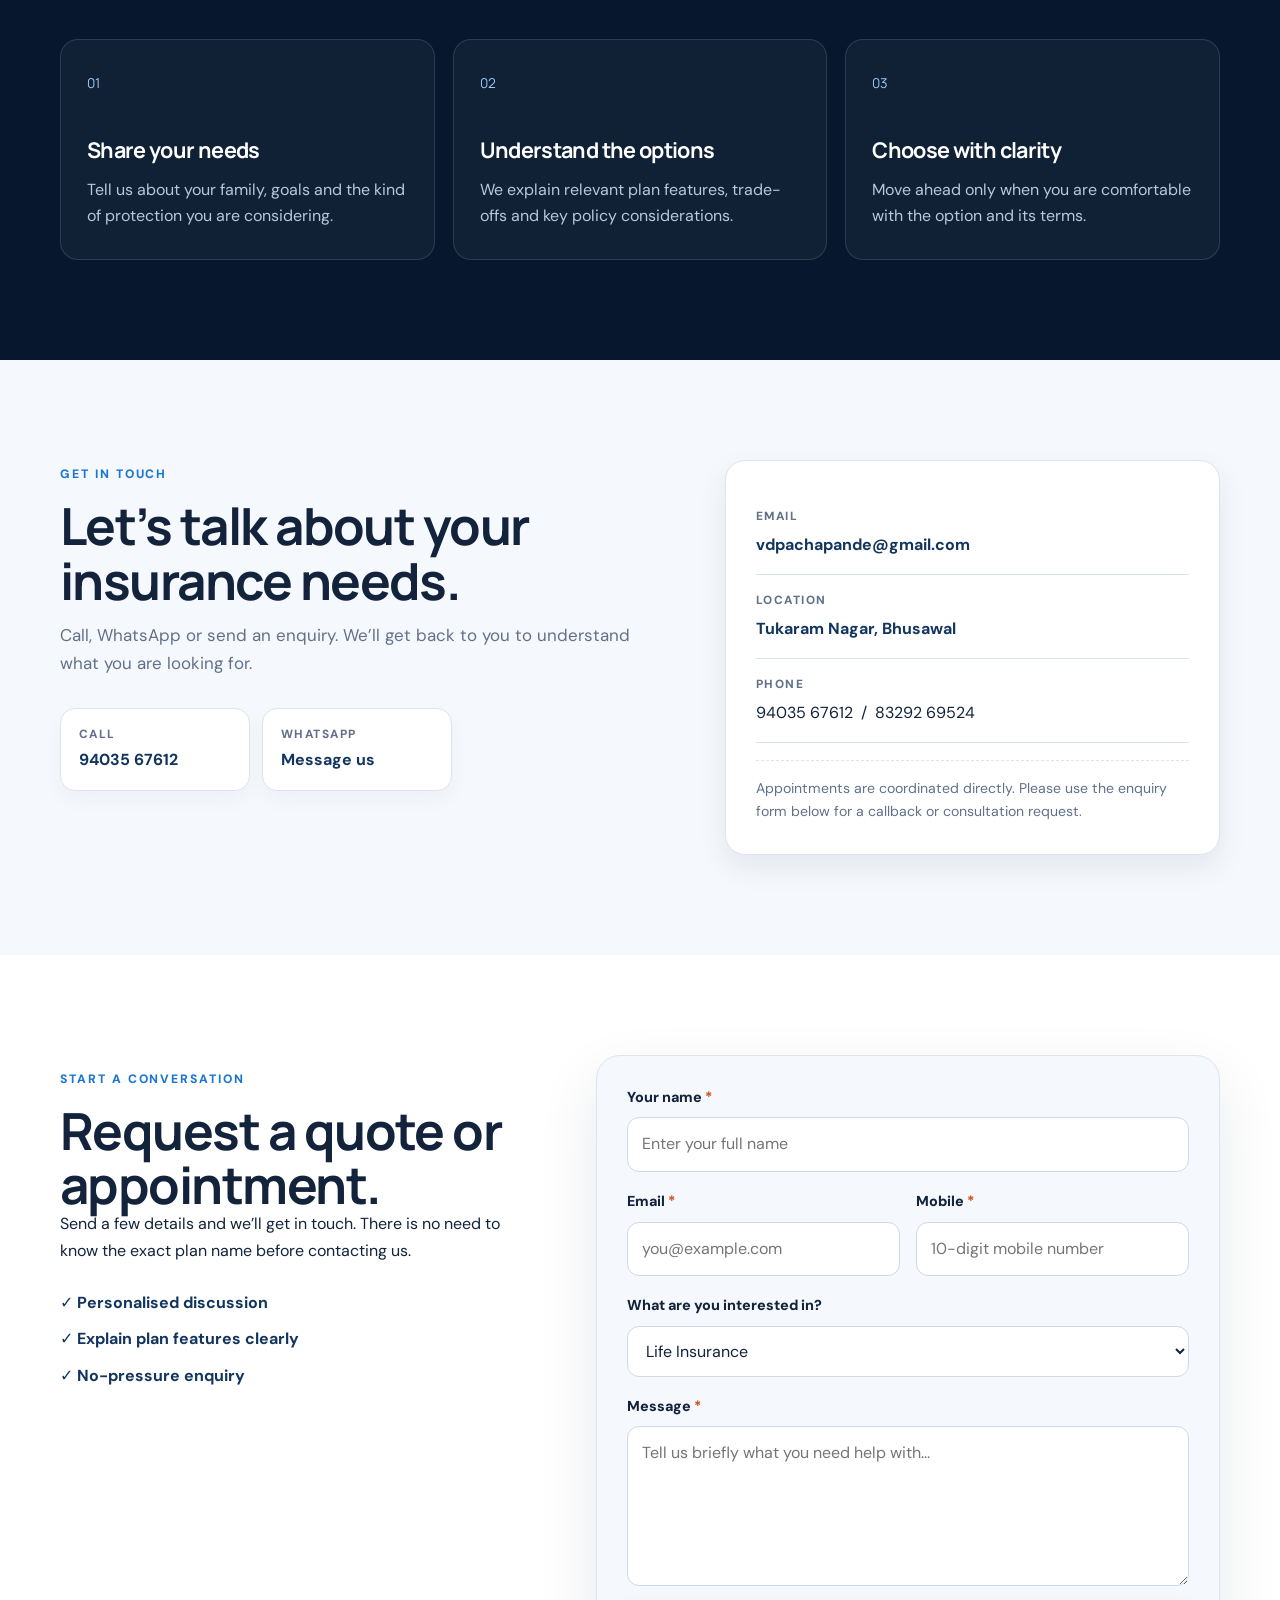
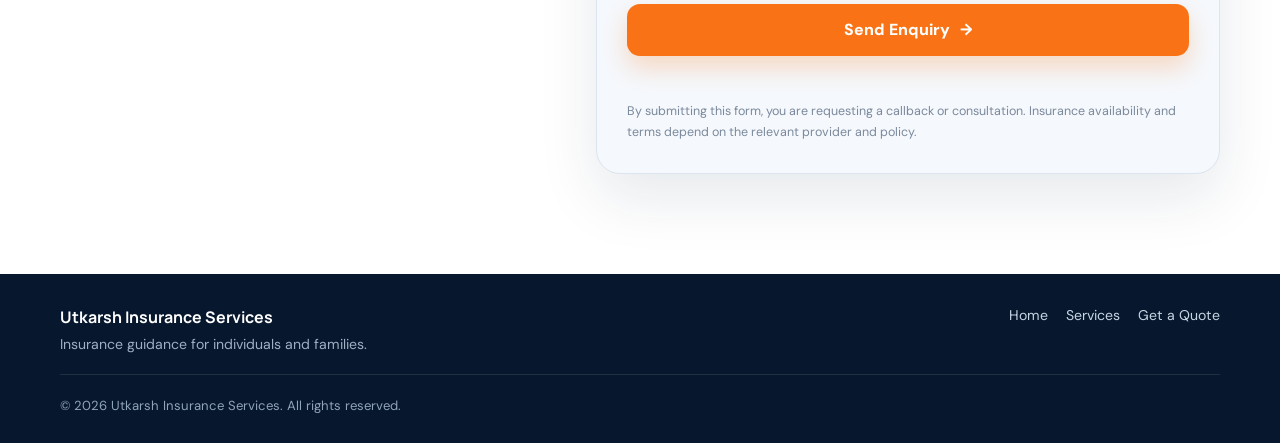
==== commit 0b4d37dc: "Update index.html" ====
--- a/index.html
+++ b/index.html
@@ -9,7 +9,7 @@
   <meta property="og:description" content="Personalised insurance guidance for you and your family.">
   <meta property="og:type" content="website">
   <title>Utkarsh Insurance Services | Insurance Guidance in Bhusawal</title>
-  <link rel="icon" href="logo2.png" type="image/png">
+  <link rel="icon" href="favicon.png" type="image/png">
   <link rel="stylesheet" href="styles.css">
   <script defer src="script.js"></script>
 </head>
@@ -250,7 +250,7 @@
           <p class="form-disclaimer">By submitting this form, you are requesting a callback or consultation. Insurance availability and terms depend on the relevant provider and policy.</p>
         </form>
 
-        <a href="/thank-you.html">Test Thank You Page</a>
+        
         
       </div>
     </section>
